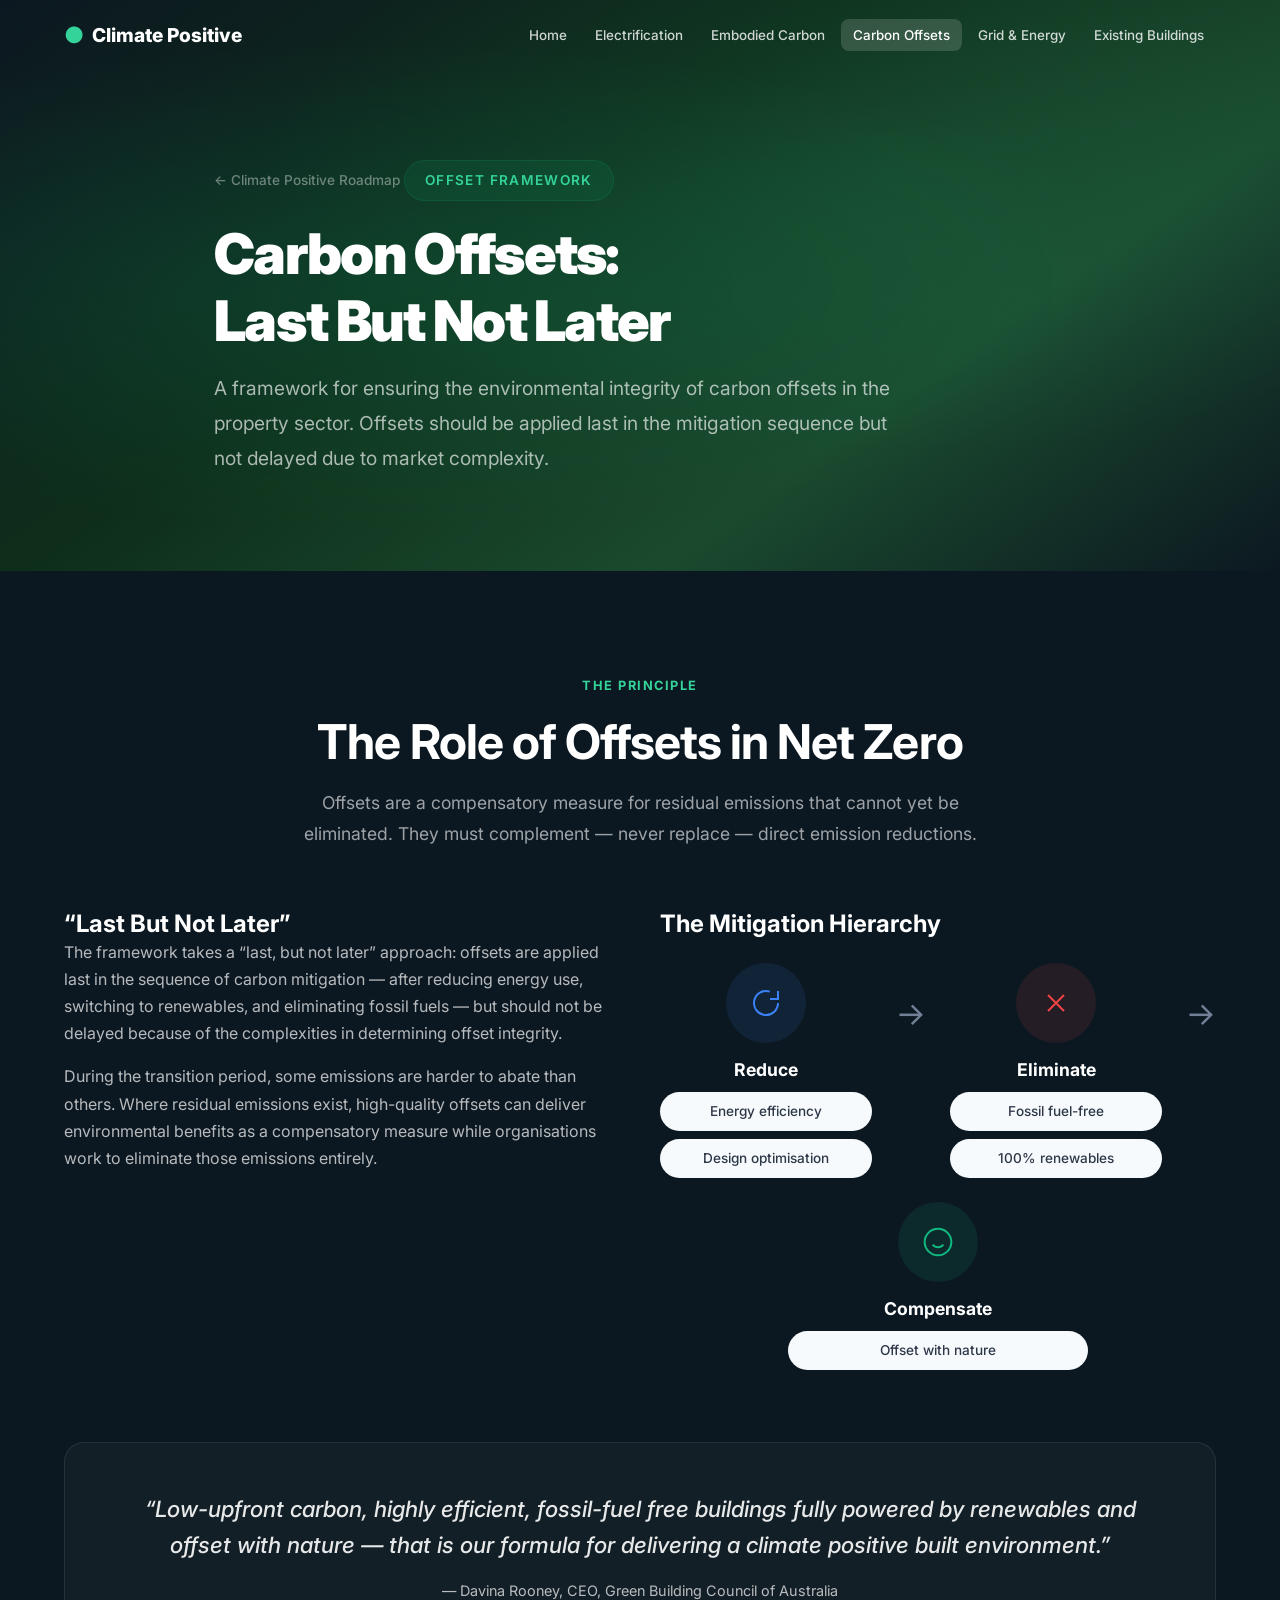
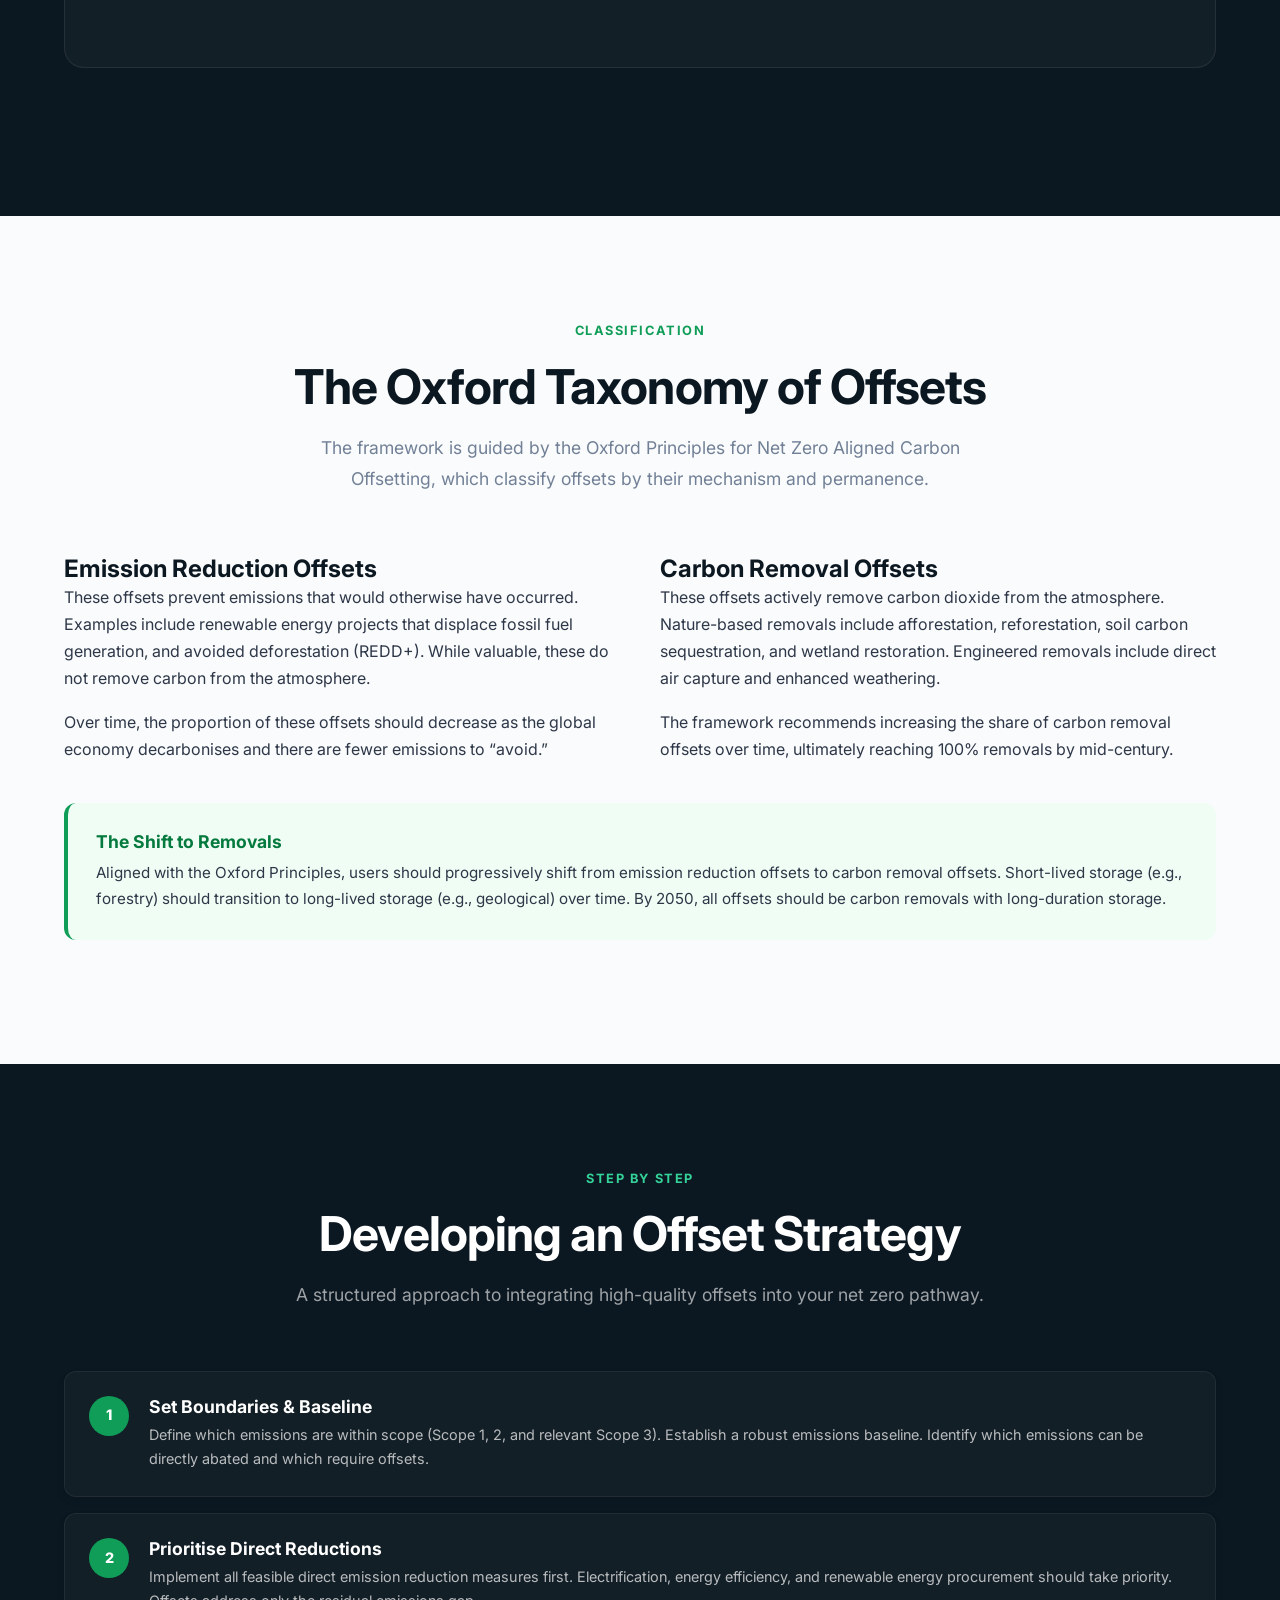
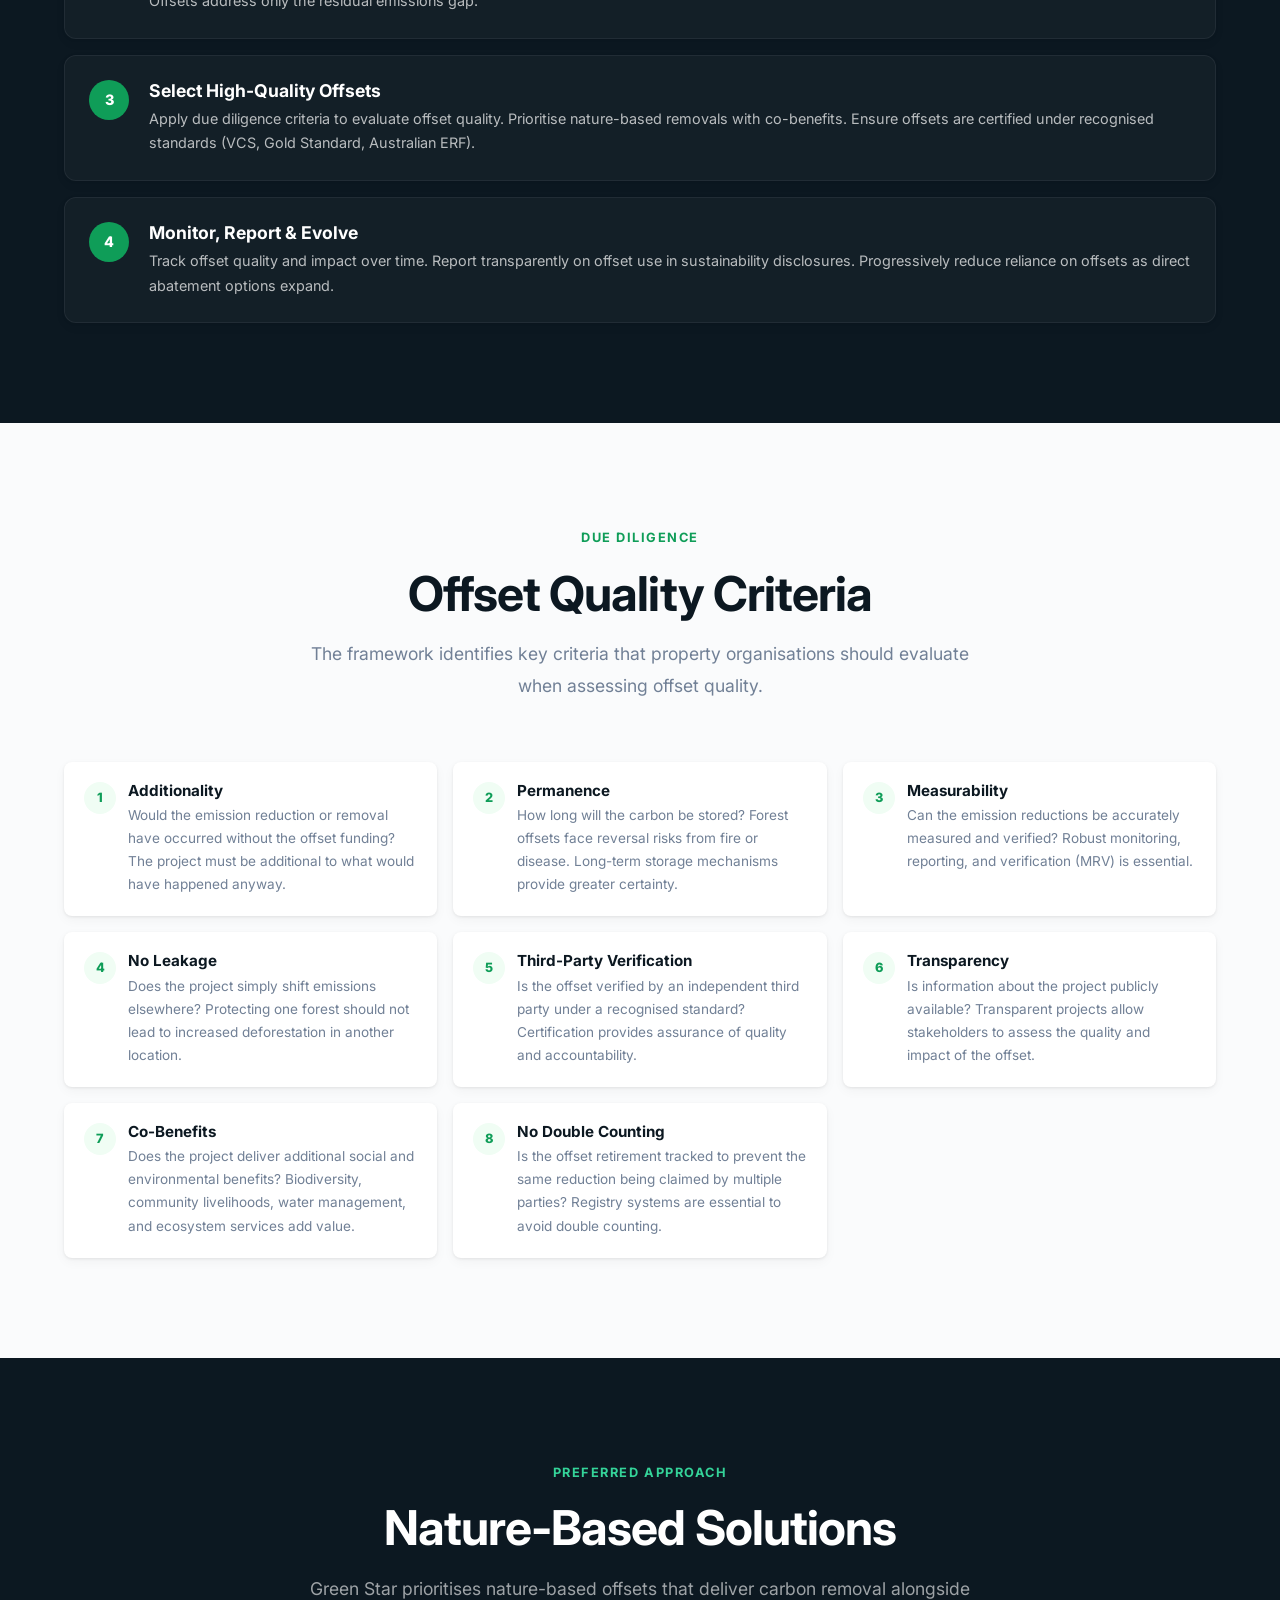
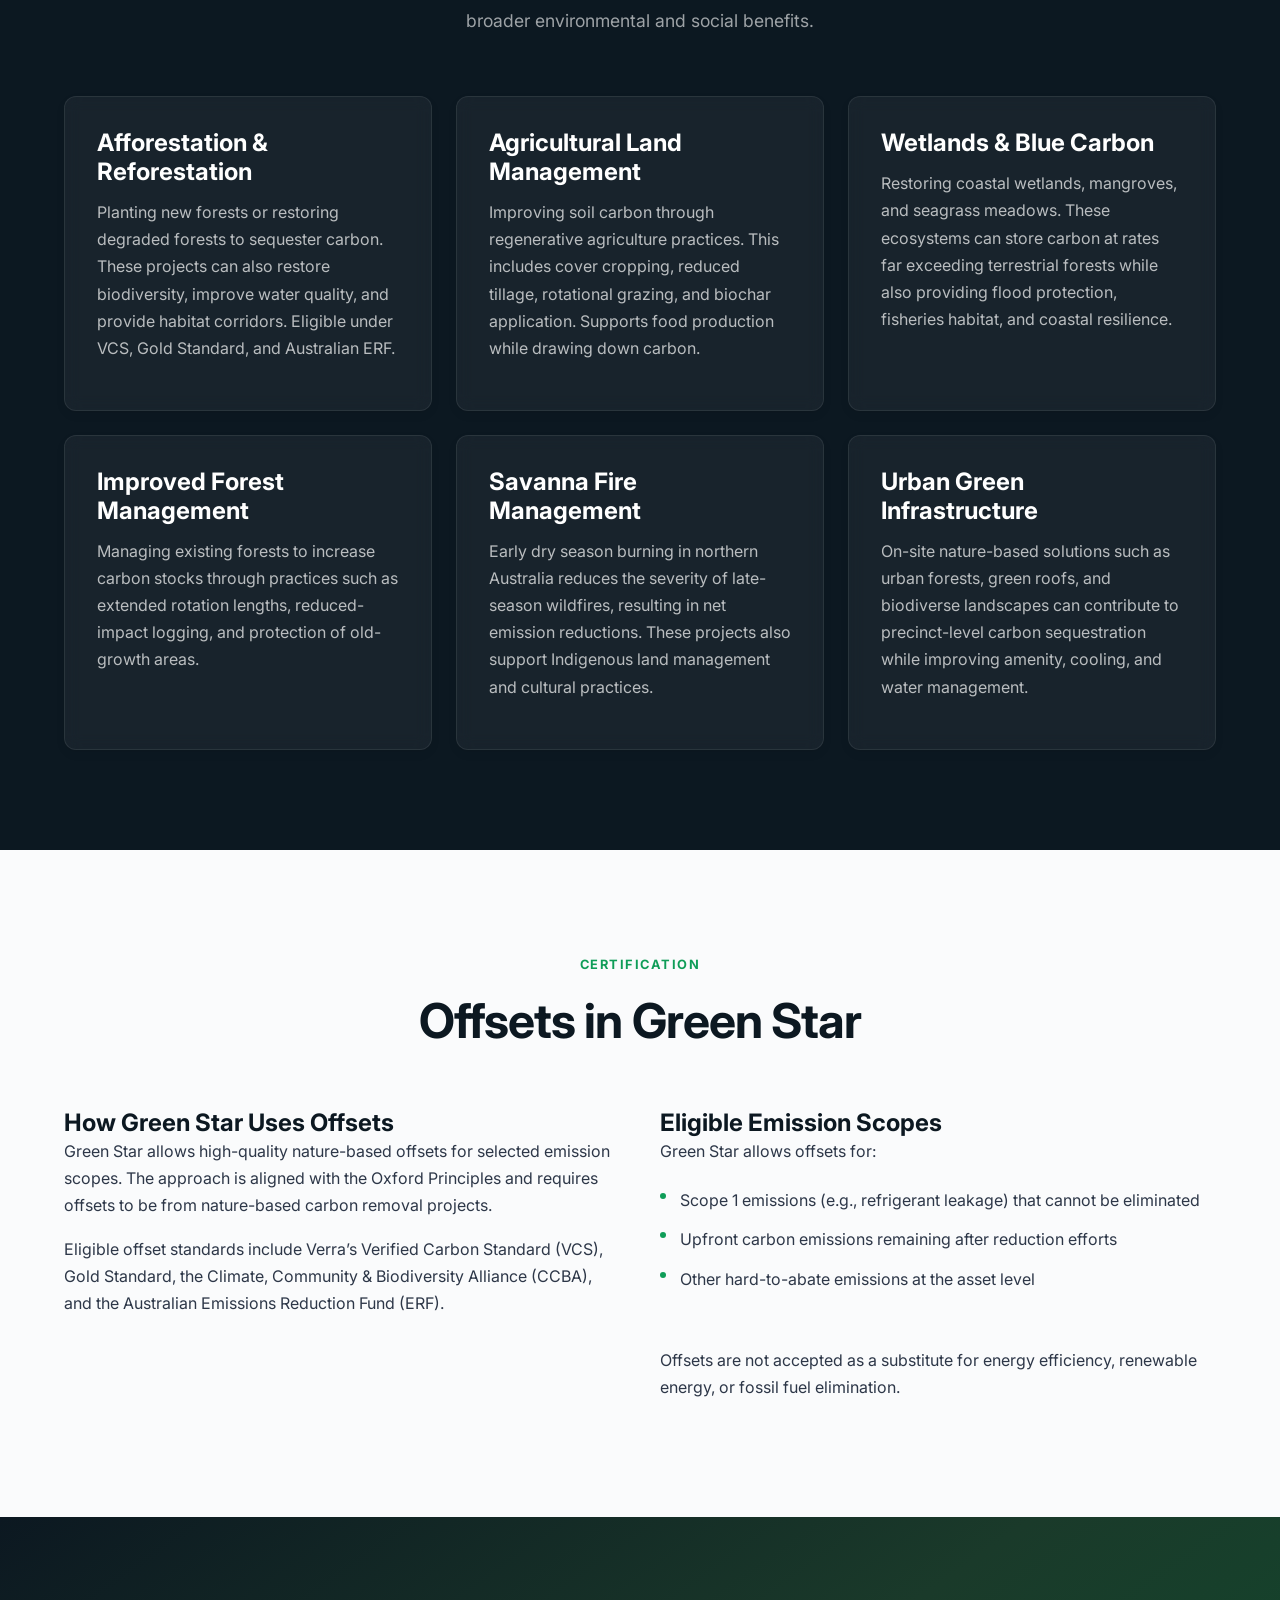
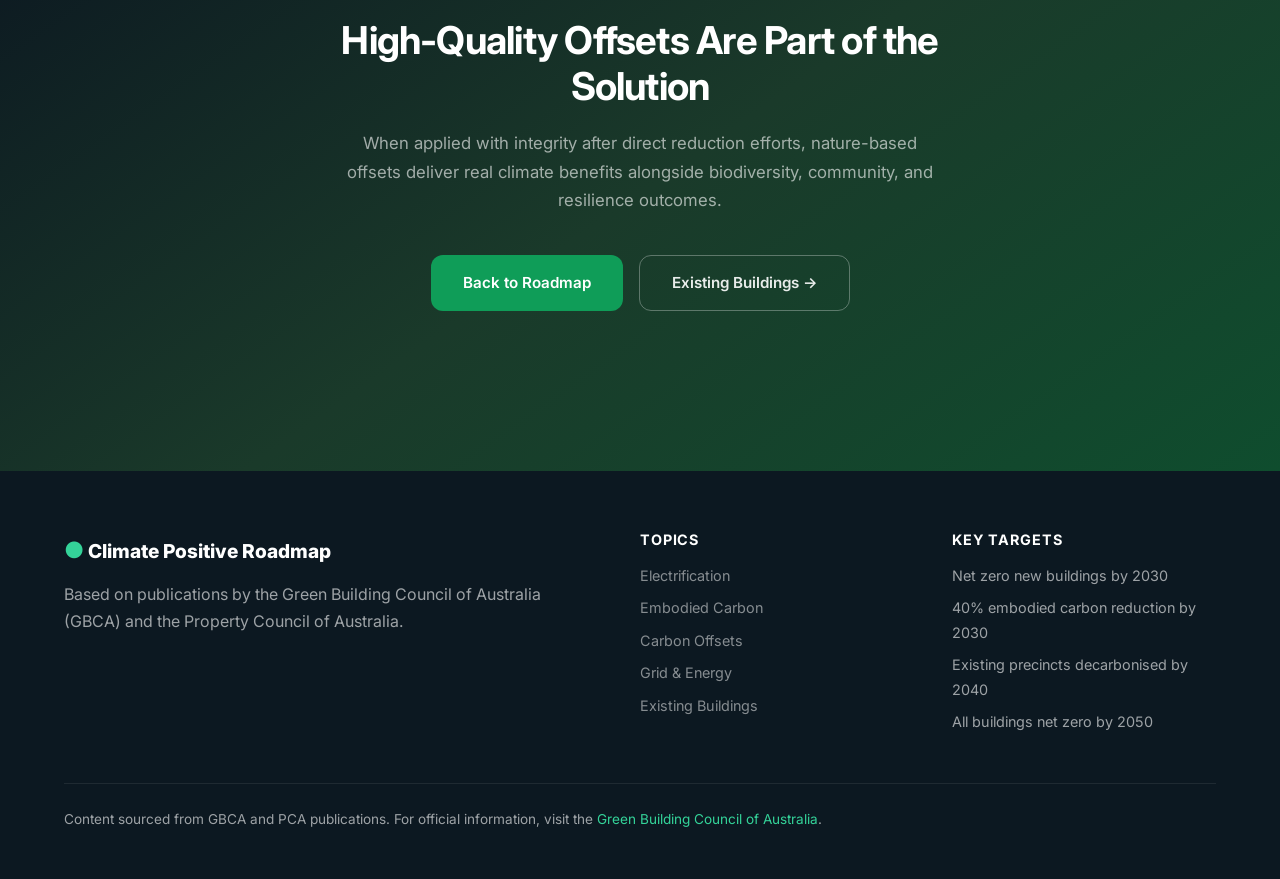
==== carbon-offsets.html @ 21bfa6af "Expand to multi-page website with 5 topic pages covering 8 new GBCA documents Added dedicated pages " ====
<!DOCTYPE html>
<html lang="en">
<head>
  <meta charset="UTF-8">
  <meta name="viewport" content="width=device-width, initial-scale=1.0">
  <title>Carbon Offsets | Climate Positive Roadmap</title>
  <meta name="description" content="A framework for carbon offset integrity in the property sector — 'last but not later' approach to high-quality, nature-based offsets.">
  <link rel="preconnect" href="https://fonts.googleapis.com">
  <link rel="preconnect" href="https://fonts.gstatic.com" crossorigin>
  <link href="https://fonts.googleapis.com/css2?family=Inter:wght@300;400;500;600;700;800;900&display=swap" rel="stylesheet">
  <link rel="stylesheet" href="styles.css">
</head>
<body>

  <!-- Navigation -->
  <nav class="nav" id="nav">
    <div class="nav-inner">
      <a href="index.html" class="nav-logo">
        <span class="logo-icon">&#9679;</span> Climate Positive
      </a>
      <button class="nav-toggle" id="nav-toggle" aria-label="Toggle menu">
        <span></span><span></span><span></span>
      </button>
      <ul class="nav-links" id="nav-links">
        <li><a href="index.html">Home</a></li>
        <li><a href="electrification.html">Electrification</a></li>
        <li><a href="embodied-carbon.html">Embodied Carbon</a></li>
        <li><a href="carbon-offsets.html">Carbon Offsets</a></li>
        <li><a href="grid-energy.html">Grid &amp; Energy</a></li>
        <li><a href="existing-buildings.html">Existing Buildings</a></li>
      </ul>
    </div>
  </nav>

  <!-- Page Hero -->
  <header class="page-hero">
    <div class="page-hero-bg offsets"></div>
    <div class="container page-hero-content">
      <a href="index.html" class="breadcrumb">&larr; Climate Positive Roadmap</a>
      <p class="hero-tag">Offset Framework</p>
      <h1 class="page-hero-title">Carbon Offsets:<br>Last But Not Later</h1>
      <p class="page-hero-subtitle">A framework for ensuring the environmental integrity of carbon offsets in the property sector. Offsets should be applied last in the mitigation sequence but not delayed due to market complexity.</p>
    </div>
  </header>

  <!-- Role of Offsets -->
  <section class="section section-dark" id="role">
    <div class="container">
      <div class="section-header">
        <p class="section-tag">The Principle</p>
        <h2 class="section-title">The Role of Offsets in Net Zero</h2>
        <p class="section-desc">Offsets are a compensatory measure for residual emissions that cannot yet be eliminated. They must complement &mdash; never replace &mdash; direct emission reductions.</p>
      </div>

      <div class="grid-2">
        <div class="content-block">
          <h3>&ldquo;Last But Not Later&rdquo;</h3>
          <p>The framework takes a &ldquo;last, but not later&rdquo; approach: offsets are applied last in the sequence of carbon mitigation &mdash; after reducing energy use, switching to renewables, and eliminating fossil fuels &mdash; but should not be delayed because of the complexities in determining offset integrity.</p>
          <p>During the transition period, some emissions are harder to abate than others. Where residual emissions exist, high-quality offsets can deliver environmental benefits as a compensatory measure while organisations work to eliminate those emissions entirely.</p>
        </div>
        <div class="content-block">
          <h3>The Mitigation Hierarchy</h3>
          <div class="pathway-visual" style="padding:24px 0;">
            <div class="pathway-step">
              <div class="pathway-icon reduce">
                <svg width="32" height="32" viewBox="0 0 24 24" fill="none" stroke="currentColor" stroke-width="1.5"><path d="M21 12a9 9 0 11-6.219-8.56"/><path d="M21 3v6h-6"/></svg>
              </div>
              <h4>Reduce</h4>
              <div class="pathway-items">
                <span>Energy efficiency</span>
                <span>Design optimisation</span>
              </div>
            </div>
            <div class="pathway-arrow">&rarr;</div>
            <div class="pathway-step">
              <div class="pathway-icon eliminate">
                <svg width="32" height="32" viewBox="0 0 24 24" fill="none" stroke="currentColor" stroke-width="1.5"><path d="M18 6L6 18M6 6l12 12"/></svg>
              </div>
              <h4>Eliminate</h4>
              <div class="pathway-items">
                <span>Fossil fuel-free</span>
                <span>100% renewables</span>
              </div>
            </div>
            <div class="pathway-arrow">&rarr;</div>
            <div class="pathway-step">
              <div class="pathway-icon compensate">
                <svg width="32" height="32" viewBox="0 0 24 24" fill="none" stroke="currentColor" stroke-width="1.5"><path d="M12 22c5.5 0 10-4.5 10-10S17.5 2 12 2 2 6.5 2 12s4.5 10 10 10z"/><path d="M8 14s1.5 2 4 2 4-2 4-2"/><path d="M9 9h.01M15 9h.01"/></svg>
              </div>
              <h4>Compensate</h4>
              <div class="pathway-items">
                <span>Offset with nature</span>
              </div>
            </div>
          </div>
        </div>
      </div>

      <div class="callout">
        <blockquote>
          &ldquo;Low-upfront carbon, highly efficient, fossil-fuel free buildings fully powered by renewables and offset with nature &mdash; that is our formula for delivering a climate positive built environment.&rdquo;
        </blockquote>
        <p class="callout-source">&mdash; Davina Rooney, CEO, Green Building Council of Australia</p>
      </div>
    </div>
  </section>

  <!-- Oxford Taxonomy -->
  <section class="section" id="taxonomy">
    <div class="container">
      <div class="section-header">
        <p class="section-tag">Classification</p>
        <h2 class="section-title">The Oxford Taxonomy of Offsets</h2>
        <p class="section-desc">The framework is guided by the Oxford Principles for Net Zero Aligned Carbon Offsetting, which classify offsets by their mechanism and permanence.</p>
      </div>

      <div class="grid-2">
        <div class="content-block">
          <h3>Emission Reduction Offsets</h3>
          <p>These offsets prevent emissions that would otherwise have occurred. Examples include renewable energy projects that displace fossil fuel generation, and avoided deforestation (REDD+). While valuable, these do not remove carbon from the atmosphere.</p>
          <p>Over time, the proportion of these offsets should decrease as the global economy decarbonises and there are fewer emissions to &ldquo;avoid.&rdquo;</p>
        </div>
        <div class="content-block">
          <h3>Carbon Removal Offsets</h3>
          <p>These offsets actively remove carbon dioxide from the atmosphere. Nature-based removals include afforestation, reforestation, soil carbon sequestration, and wetland restoration. Engineered removals include direct air capture and enhanced weathering.</p>
          <p>The framework recommends increasing the share of carbon removal offsets over time, ultimately reaching 100% removals by mid-century.</p>
        </div>
      </div>

      <div class="info-box">
        <h4>The Shift to Removals</h4>
        <p>Aligned with the Oxford Principles, users should progressively shift from emission reduction offsets to carbon removal offsets. Short-lived storage (e.g., forestry) should transition to long-lived storage (e.g., geological) over time. By 2050, all offsets should be carbon removals with long-duration storage.</p>
      </div>
    </div>
  </section>

  <!-- Developing a Strategy -->
  <section class="section section-dark" id="strategy">
    <div class="container">
      <div class="section-header">
        <p class="section-tag">Step by Step</p>
        <h2 class="section-title">Developing an Offset Strategy</h2>
        <p class="section-desc">A structured approach to integrating high-quality offsets into your net zero pathway.</p>
      </div>

      <div class="process-steps">
        <div class="process-step" style="background:rgba(255,255,255,0.03);border:1px solid rgba(255,255,255,0.06);">
          <div class="process-step-content">
            <h4 style="color:#fff;">Set Boundaries &amp; Baseline</h4>
            <p style="color:rgba(255,255,255,0.7);">Define which emissions are within scope (Scope 1, 2, and relevant Scope 3). Establish a robust emissions baseline. Identify which emissions can be directly abated and which require offsets.</p>
          </div>
        </div>
        <div class="process-step" style="background:rgba(255,255,255,0.03);border:1px solid rgba(255,255,255,0.06);">
          <div class="process-step-content">
            <h4 style="color:#fff;">Prioritise Direct Reductions</h4>
            <p style="color:rgba(255,255,255,0.7);">Implement all feasible direct emission reduction measures first. Electrification, energy efficiency, and renewable energy procurement should take priority. Offsets address only the residual emissions gap.</p>
          </div>
        </div>
        <div class="process-step" style="background:rgba(255,255,255,0.03);border:1px solid rgba(255,255,255,0.06);">
          <div class="process-step-content">
            <h4 style="color:#fff;">Select High-Quality Offsets</h4>
            <p style="color:rgba(255,255,255,0.7);">Apply due diligence criteria to evaluate offset quality. Prioritise nature-based removals with co-benefits. Ensure offsets are certified under recognised standards (VCS, Gold Standard, Australian ERF).</p>
          </div>
        </div>
        <div class="process-step" style="background:rgba(255,255,255,0.03);border:1px solid rgba(255,255,255,0.06);">
          <div class="process-step-content">
            <h4 style="color:#fff;">Monitor, Report &amp; Evolve</h4>
            <p style="color:rgba(255,255,255,0.7);">Track offset quality and impact over time. Report transparently on offset use in sustainability disclosures. Progressively reduce reliance on offsets as direct abatement options expand.</p>
          </div>
        </div>
      </div>
    </div>
  </section>

  <!-- Quality Criteria -->
  <section class="section" id="quality">
    <div class="container">
      <div class="section-header">
        <p class="section-tag">Due Diligence</p>
        <h2 class="section-title">Offset Quality Criteria</h2>
        <p class="section-desc">The framework identifies key criteria that property organisations should evaluate when assessing offset quality.</p>
      </div>

      <div class="criteria-grid">
        <div class="criteria-item">
          <span class="criteria-num">1</span>
          <div>
            <h4>Additionality</h4>
            <p>Would the emission reduction or removal have occurred without the offset funding? The project must be additional to what would have happened anyway.</p>
          </div>
        </div>
        <div class="criteria-item">
          <span class="criteria-num">2</span>
          <div>
            <h4>Permanence</h4>
            <p>How long will the carbon be stored? Forest offsets face reversal risks from fire or disease. Long-term storage mechanisms provide greater certainty.</p>
          </div>
        </div>
        <div class="criteria-item">
          <span class="criteria-num">3</span>
          <div>
            <h4>Measurability</h4>
            <p>Can the emission reductions be accurately measured and verified? Robust monitoring, reporting, and verification (MRV) is essential.</p>
          </div>
        </div>
        <div class="criteria-item">
          <span class="criteria-num">4</span>
          <div>
            <h4>No Leakage</h4>
            <p>Does the project simply shift emissions elsewhere? Protecting one forest should not lead to increased deforestation in another location.</p>
          </div>
        </div>
        <div class="criteria-item">
          <span class="criteria-num">5</span>
          <div>
            <h4>Third-Party Verification</h4>
            <p>Is the offset verified by an independent third party under a recognised standard? Certification provides assurance of quality and accountability.</p>
          </div>
        </div>
        <div class="criteria-item">
          <span class="criteria-num">6</span>
          <div>
            <h4>Transparency</h4>
            <p>Is information about the project publicly available? Transparent projects allow stakeholders to assess the quality and impact of the offset.</p>
          </div>
        </div>
        <div class="criteria-item">
          <span class="criteria-num">7</span>
          <div>
            <h4>Co-Benefits</h4>
            <p>Does the project deliver additional social and environmental benefits? Biodiversity, community livelihoods, water management, and ecosystem services add value.</p>
          </div>
        </div>
        <div class="criteria-item">
          <span class="criteria-num">8</span>
          <div>
            <h4>No Double Counting</h4>
            <p>Is the offset retirement tracked to prevent the same reduction being claimed by multiple parties? Registry systems are essential to avoid double counting.</p>
          </div>
        </div>
      </div>
    </div>
  </section>

  <!-- Nature-Based Solutions -->
  <section class="section section-dark" id="nature">
    <div class="container">
      <div class="section-header">
        <p class="section-tag">Preferred Approach</p>
        <h2 class="section-title">Nature-Based Solutions</h2>
        <p class="section-desc">Green Star prioritises nature-based offsets that deliver carbon removal alongside broader environmental and social benefits.</p>
      </div>

      <div class="grid-3">
        <div class="card card-glass">
          <h3>Afforestation &amp; Reforestation</h3>
          <p>Planting new forests or restoring degraded forests to sequester carbon. These projects can also restore biodiversity, improve water quality, and provide habitat corridors. Eligible under VCS, Gold Standard, and Australian ERF.</p>
        </div>
        <div class="card card-glass">
          <h3>Agricultural Land Management</h3>
          <p>Improving soil carbon through regenerative agriculture practices. This includes cover cropping, reduced tillage, rotational grazing, and biochar application. Supports food production while drawing down carbon.</p>
        </div>
        <div class="card card-glass">
          <h3>Wetlands &amp; Blue Carbon</h3>
          <p>Restoring coastal wetlands, mangroves, and seagrass meadows. These ecosystems can store carbon at rates far exceeding terrestrial forests while also providing flood protection, fisheries habitat, and coastal resilience.</p>
        </div>
        <div class="card card-glass">
          <h3>Improved Forest Management</h3>
          <p>Managing existing forests to increase carbon stocks through practices such as extended rotation lengths, reduced-impact logging, and protection of old-growth areas.</p>
        </div>
        <div class="card card-glass">
          <h3>Savanna Fire Management</h3>
          <p>Early dry season burning in northern Australia reduces the severity of late-season wildfires, resulting in net emission reductions. These projects also support Indigenous land management and cultural practices.</p>
        </div>
        <div class="card card-glass">
          <h3>Urban Green Infrastructure</h3>
          <p>On-site nature-based solutions such as urban forests, green roofs, and biodiverse landscapes can contribute to precinct-level carbon sequestration while improving amenity, cooling, and water management.</p>
        </div>
      </div>
    </div>
  </section>

  <!-- Green Star Integration -->
  <section class="section" id="greenstar">
    <div class="container">
      <div class="section-header">
        <p class="section-tag">Certification</p>
        <h2 class="section-title">Offsets in Green Star</h2>
      </div>

      <div class="grid-2">
        <div class="content-block">
          <h3>How Green Star Uses Offsets</h3>
          <p>Green Star allows high-quality nature-based offsets for selected emission scopes. The approach is aligned with the Oxford Principles and requires offsets to be from nature-based carbon removal projects.</p>
          <p>Eligible offset standards include Verra&rsquo;s Verified Carbon Standard (VCS), Gold Standard, the Climate, Community &amp; Biodiversity Alliance (CCBA), and the Australian Emissions Reduction Fund (ERF).</p>
        </div>
        <div class="content-block">
          <h3>Eligible Emission Scopes</h3>
          <p>Green Star allows offsets for:</p>
          <ul style="list-style:none;padding:0;">
            <li style="padding:6px 0;padding-left:20px;position:relative;"><span style="position:absolute;left:0;top:12px;width:6px;height:6px;background:var(--color-primary);border-radius:50%;"></span> Scope 1 emissions (e.g., refrigerant leakage) that cannot be eliminated</li>
            <li style="padding:6px 0;padding-left:20px;position:relative;"><span style="position:absolute;left:0;top:12px;width:6px;height:6px;background:var(--color-primary);border-radius:50%;"></span> Upfront carbon emissions remaining after reduction efforts</li>
            <li style="padding:6px 0;padding-left:20px;position:relative;"><span style="position:absolute;left:0;top:12px;width:6px;height:6px;background:var(--color-primary);border-radius:50%;"></span> Other hard-to-abate emissions at the asset level</li>
          </ul>
          <p class="mt-4">Offsets are not accepted as a substitute for energy efficiency, renewable energy, or fossil fuel elimination.</p>
        </div>
      </div>
    </div>
  </section>

  <!-- CTA -->
  <section class="section section-cta">
    <div class="container">
      <div class="cta-content">
        <h2>High-Quality Offsets Are Part of the Solution</h2>
        <p>When applied with integrity after direct reduction efforts, nature-based offsets deliver real climate benefits alongside biodiversity, community, and resilience outcomes.</p>
        <div class="hero-actions" style="justify-content:center;margin-top:24px;">
          <a href="index.html" class="btn btn-primary">Back to Roadmap</a>
          <a href="existing-buildings.html" class="btn btn-outline">Existing Buildings &rarr;</a>
        </div>
      </div>
    </div>
  </section>

  <!-- Footer -->
  <footer class="footer">
    <div class="container">
      <div class="footer-content">
        <div class="footer-info">
          <p class="footer-brand"><span class="logo-icon">&#9679;</span> Climate Positive Roadmap</p>
          <p>Based on publications by the Green Building Council of Australia (GBCA) and the Property Council of Australia.</p>
        </div>
        <div class="footer-links">
          <h4>Topics</h4>
          <ul>
            <li><a href="electrification.html">Electrification</a></li>
            <li><a href="embodied-carbon.html">Embodied Carbon</a></li>
            <li><a href="carbon-offsets.html">Carbon Offsets</a></li>
            <li><a href="grid-energy.html">Grid &amp; Energy</a></li>
            <li><a href="existing-buildings.html">Existing Buildings</a></li>
          </ul>
        </div>
        <div class="footer-links">
          <h4>Key Targets</h4>
          <ul>
            <li>Net zero new buildings by 2030</li>
            <li>40% embodied carbon reduction by 2030</li>
            <li>Existing precincts decarbonised by 2040</li>
            <li>All buildings net zero by 2050</li>
          </ul>
        </div>
      </div>
      <div class="footer-bottom">
        <p>Content sourced from GBCA and PCA publications. For official information, visit the <a href="https://new.gbca.org.au" target="_blank" rel="noopener noreferrer">Green Building Council of Australia</a>.</p>
      </div>
    </div>
  </footer>

  <script src="script.js"></script>
</body>
</html>
---- styles.css ----
/* =============================================
   Climate Positive Roadmap - Styles
   ============================================= */

/* --- Reset & Base --- */
*, *::before, *::after {
  margin: 0;
  padding: 0;
  box-sizing: border-box;
}

:root {
  --color-bg: #fafbfc;
  --color-surface: #ffffff;
  --color-dark: #0c1821;
  --color-dark-surface: #141e2b;
  --color-dark-surface-2: #1a2836;
  --color-text: #2d3748;
  --color-text-light: #718096;
  --color-text-dark: #e2e8f0;
  --color-primary: #0f9d58;
  --color-primary-light: #34d399;
  --color-primary-dark: #047a3e;
  --color-accent: #f0fdf4;
  --color-reduce: #3b82f6;
  --color-eliminate: #ef4444;
  --color-compensate: #10b981;
  --color-scope1: #ef4444;
  --color-scope2: #3b82f6;
  --color-scope3: #8b5cf6;
  --color-embodied: #f59e0b;
  --color-transport: #6366f1;
  --color-water: #06b6d4;
  --color-waste: #84cc16;
  --color-other: #9ca3af;
  --font-main: 'Inter', -apple-system, BlinkMacSystemFont, 'Segoe UI', sans-serif;
  --radius: 12px;
  --radius-sm: 8px;
  --radius-lg: 20px;
  --shadow: 0 1px 3px rgba(0,0,0,0.08), 0 4px 12px rgba(0,0,0,0.04);
  --shadow-lg: 0 4px 20px rgba(0,0,0,0.08), 0 8px 32px rgba(0,0,0,0.04);
  --transition: 0.3s cubic-bezier(0.4, 0, 0.2, 1);
}

html {
  scroll-behavior: smooth;
  font-size: 16px;
}

body {
  font-family: var(--font-main);
  background: var(--color-bg);
  color: var(--color-text);
  line-height: 1.7;
  -webkit-font-smoothing: antialiased;
  overflow-x: hidden;
}

img { max-width: 100%; display: block; }
a { color: var(--color-primary); text-decoration: none; }

.container {
  max-width: 1200px;
  margin: 0 auto;
  padding: 0 24px;
}

/* --- Typography --- */
h1, h2, h3, h4 { line-height: 1.2; font-weight: 700; color: var(--color-dark); }
h1 { font-size: clamp(2.5rem, 6vw, 4.5rem); font-weight: 900; letter-spacing: -0.03em; }
h2 { font-size: clamp(1.8rem, 4vw, 3rem); letter-spacing: -0.02em; }
h3 { font-size: clamp(1.2rem, 2vw, 1.5rem); }
h4 { font-size: 1.1rem; }
p { margin-bottom: 1rem; }
.lead { font-size: 1.15rem; color: var(--color-text); line-height: 1.8; }
.mt-4 { margin-top: 3rem; }

/* --- Navigation --- */
.nav {
  position: fixed;
  top: 0;
  left: 0;
  right: 0;
  z-index: 1000;
  padding: 16px 0;
  transition: var(--transition);
  background: transparent;
}

.nav.scrolled {
  background: rgba(255,255,255,0.92);
  backdrop-filter: blur(12px);
  -webkit-backdrop-filter: blur(12px);
  box-shadow: 0 1px 12px rgba(0,0,0,0.06);
  padding: 10px 0;
}

.nav-inner {
  max-width: 1200px;
  margin: 0 auto;
  padding: 0 24px;
  display: flex;
  align-items: center;
  justify-content: space-between;
}

.nav-logo {
  font-weight: 800;
  font-size: 1.2rem;
  color: #fff;
  display: flex;
  align-items: center;
  gap: 8px;
  transition: var(--transition);
}

.nav.scrolled .nav-logo { color: var(--color-dark); }

.logo-icon {
  color: var(--color-primary-light);
  font-size: 1.4rem;
}

.nav-links {
  display: flex;
  list-style: none;
  gap: 4px;
}

.nav-links a {
  color: rgba(255,255,255,0.8);
  font-size: 0.84rem;
  font-weight: 500;
  padding: 8px 12px;
  border-radius: var(--radius-sm);
  transition: var(--transition);
}

.nav-links a:hover {
  color: #fff;
  background: rgba(255,255,255,0.1);
}

.nav.scrolled .nav-links a { color: var(--color-text-light); }
.nav.scrolled .nav-links a:hover { color: var(--color-dark); background: var(--color-accent); }

.nav-toggle {
  display: none;
  flex-direction: column;
  gap: 5px;
  background: none;
  border: none;
  cursor: pointer;
  padding: 4px;
}

.nav-toggle span {
  width: 24px;
  height: 2px;
  background: #fff;
  transition: var(--transition);
  border-radius: 2px;
}

.nav.scrolled .nav-toggle span { background: var(--color-dark); }

/* --- Hero --- */
.hero {
  position: relative;
  min-height: 100vh;
  display: flex;
  align-items: center;
  justify-content: center;
  overflow: hidden;
  padding: 120px 0 80px;
}

.hero-bg {
  position: absolute;
  inset: 0;
  background: linear-gradient(145deg, #0c1821 0%, #1a3a2a 40%, #0f4d2e 70%, #0c1821 100%);
  z-index: 0;
}

.hero-bg::before {
  content: '';
  position: absolute;
  inset: 0;
  background:
    radial-gradient(ellipse at 20% 50%, rgba(15, 157, 88, 0.15) 0%, transparent 60%),
    radial-gradient(ellipse at 80% 30%, rgba(52, 211, 153, 0.1) 0%, transparent 50%);
}

.hero-bg::after {
  content: '';
  position: absolute;
  bottom: 0;
  left: 0;
  right: 0;
  height: 200px;
  background: linear-gradient(to top, rgba(12, 24, 33, 0.5), transparent);
}

.hero-content {
  position: relative;
  z-index: 1;
  text-align: center;
  max-width: 900px;
}

.hero-tag {
  display: inline-block;
  font-size: 0.85rem;
  font-weight: 600;
  letter-spacing: 0.1em;
  text-transform: uppercase;
  color: var(--color-primary-light);
  margin-bottom: 20px;
  padding: 8px 20px;
  background: rgba(15, 157, 88, 0.12);
  border-radius: 100px;
  border: 1px solid rgba(15, 157, 88, 0.2);
}

.hero-title {
  color: #ffffff;
  margin-bottom: 24px;
}

.hero-subtitle {
  font-size: clamp(1.05rem, 2vw, 1.25rem);
  color: rgba(255,255,255,0.7);
  max-width: 700px;
  margin: 0 auto 40px;
  line-height: 1.8;
}

.hero-actions {
  display: flex;
  gap: 16px;
  justify-content: center;
  flex-wrap: wrap;
  margin-bottom: 60px;
}

.btn {
  display: inline-flex;
  align-items: center;
  padding: 14px 32px;
  font-size: 0.95rem;
  font-weight: 600;
  border-radius: var(--radius);
  transition: var(--transition);
  cursor: pointer;
  border: none;
}

.btn-primary {
  background: var(--color-primary);
  color: #fff;
}

.btn-primary:hover {
  background: var(--color-primary-dark);
  transform: translateY(-2px);
  box-shadow: 0 8px 24px rgba(15, 157, 88, 0.3);
}

.btn-outline {
  background: transparent;
  color: rgba(255,255,255,0.9);
  border: 1.5px solid rgba(255,255,255,0.3);
}

.btn-outline:hover {
  background: rgba(255,255,255,0.08);
  border-color: rgba(255,255,255,0.5);
  color: #fff;
}

.hero-stats {
  display: flex;
  justify-content: center;
  gap: 60px;
}

.hero-stat {
  text-align: center;
}

.hero-stat-number {
  display: block;
  font-size: 2.5rem;
  font-weight: 900;
  color: var(--color-primary-light);
  letter-spacing: -0.02em;
}

.hero-stat-label {
  font-size: 0.85rem;
  color: rgba(255,255,255,0.5);
  font-weight: 500;
}

.hero-scroll {
  position: absolute;
  bottom: 32px;
  left: 50%;
  transform: translateX(-50%);
  z-index: 1;
}

.hero-scroll a {
  color: rgba(255,255,255,0.3);
  animation: bounce 2s infinite;
}

@keyframes bounce {
  0%, 20%, 50%, 80%, 100% { transform: translateY(0); }
  40% { transform: translateY(-8px); }
  60% { transform: translateY(-4px); }
}

/* --- Sections --- */
.section {
  padding: 100px 0;
}

.section-dark {
  background: var(--color-dark);
  color: var(--color-text-dark);
}

.section-dark h2, .section-dark h3, .section-dark h4 { color: #fff; }
.section-dark p { color: rgba(255,255,255,0.7); }

.section-accent {
  background: var(--color-accent);
}

.section-header {
  text-align: center;
  margin-bottom: 60px;
}

.section-tag {
  display: inline-block;
  font-size: 0.8rem;
  font-weight: 700;
  letter-spacing: 0.12em;
  text-transform: uppercase;
  color: var(--color-primary);
  margin-bottom: 16px;
}

.section-dark .section-tag { color: var(--color-primary-light); }

.section-title {
  margin-bottom: 16px;
}

.section-desc {
  font-size: 1.1rem;
  color: var(--color-text-light);
  max-width: 700px;
  margin: 0 auto;
  line-height: 1.8;
}

.section-dark .section-desc { color: rgba(255,255,255,0.6); }

/* --- Grids --- */
.grid-2 {
  display: grid;
  grid-template-columns: repeat(2, 1fr);
  gap: 40px;
  align-items: start;
}

.grid-3 {
  display: grid;
  grid-template-columns: repeat(3, 1fr);
  gap: 24px;
}

/* --- Cards --- */
.card {
  background: var(--color-surface);
  border-radius: var(--radius);
  padding: 32px;
  box-shadow: var(--shadow);
  transition: var(--transition);
}

.card:hover {
  box-shadow: var(--shadow-lg);
  transform: translateY(-2px);
}

.card-glass {
  background: rgba(255,255,255,0.05);
  border: 1px solid rgba(255,255,255,0.08);
  backdrop-filter: blur(8px);
}

.card-glass:hover {
  background: rgba(255,255,255,0.08);
  border-color: rgba(255,255,255,0.12);
}

.card-icon {
  width: 64px;
  height: 64px;
  border-radius: 16px;
  background: rgba(15, 157, 88, 0.1);
  display: flex;
  align-items: center;
  justify-content: center;
  margin-bottom: 20px;
  color: var(--color-primary-light);
}

.card-glass .card-icon {
  background: rgba(52, 211, 153, 0.1);
}

.card h3 { margin-bottom: 12px; }
.card-glass h3 { color: #fff; }

.card-title-accent {
  color: var(--color-primary) !important;
  font-size: 1.1rem;
  margin-bottom: 12px;
}

.card-action-text {
  font-size: 0.9rem;
  font-weight: 600;
  color: var(--color-primary);
  margin-bottom: 0;
  padding-top: 8px;
  border-top: 1px solid #f0f0f0;
}

/* --- Info Card / Publications --- */
.info-card {
  background: var(--color-surface);
  border-radius: var(--radius);
  padding: 32px;
  box-shadow: var(--shadow);
  border-left: 4px solid var(--color-primary);
}

.info-card h3 { margin-bottom: 24px; }

.publication-list {
  display: flex;
  flex-direction: column;
  gap: 20px;
}

.publication-item {
  display: flex;
  gap: 16px;
  align-items: flex-start;
}

.pub-number {
  font-size: 1.5rem;
  font-weight: 900;
  color: var(--color-primary);
  opacity: 0.3;
  flex-shrink: 0;
  line-height: 1;
  margin-top: 4px;
}

.publication-item strong { display: block; margin-bottom: 4px; }
.publication-item p { font-size: 0.9rem; color: var(--color-text-light); margin-bottom: 0; }

/* --- Callout --- */
.callout {
  background: rgba(255,255,255,0.03);
  border: 1px solid rgba(255,255,255,0.08);
  border-radius: var(--radius-lg);
  padding: 48px;
  margin: 48px 0;
  text-align: center;
}

.callout blockquote {
  font-size: clamp(1.1rem, 2.5vw, 1.4rem);
  color: rgba(255,255,255,0.9);
  font-weight: 500;
  line-height: 1.6;
  font-style: italic;
}

.callout-source {
  margin-top: 16px;
  font-size: 0.9rem;
  color: rgba(255,255,255,0.4);
}

/* --- Pathway Visual --- */
.pathway-visual {
  display: flex;
  align-items: flex-start;
  justify-content: center;
  gap: 24px;
  padding: 48px 0;
  flex-wrap: wrap;
}

.pathway-step {
  text-align: center;
  flex: 1;
  min-width: 200px;
  max-width: 300px;
}

.pathway-icon {
  width: 80px;
  height: 80px;
  border-radius: 50%;
  display: flex;
  align-items: center;
  justify-content: center;
  margin: 0 auto 16px;
}

.pathway-icon.reduce { background: rgba(59, 130, 246, 0.1); color: var(--color-reduce); }
.pathway-icon.eliminate { background: rgba(239, 68, 68, 0.1); color: var(--color-eliminate); }
.pathway-icon.compensate { background: rgba(16, 185, 129, 0.1); color: var(--color-compensate); }

.pathway-step h4 {
  font-size: 1.1rem;
  margin-bottom: 12px;
}

.pathway-items {
  display: flex;
  flex-direction: column;
  gap: 8px;
}

.pathway-items span {
  display: inline-block;
  background: #f7fafc;
  padding: 8px 16px;
  border-radius: 100px;
  font-size: 0.85rem;
  font-weight: 500;
  color: var(--color-text);
}

.pathway-arrow {
  font-size: 2rem;
  color: var(--color-text-light);
  margin-top: 24px;
  flex-shrink: 0;
}

/* --- 10 Actions Grid --- */
.actions-grid {
  display: grid;
  grid-template-columns: repeat(auto-fill, minmax(240px, 1fr));
  gap: 16px;
  margin-top: 24px;
}

.action-card {
  background: var(--color-surface);
  padding: 24px;
  border-radius: var(--radius);
  box-shadow: var(--shadow);
  display: flex;
  gap: 16px;
  align-items: flex-start;
  transition: var(--transition);
}

.action-card:hover {
  box-shadow: var(--shadow-lg);
  transform: translateY(-2px);
}

.action-num {
  font-size: 1.5rem;
  font-weight: 900;
  color: var(--color-primary);
  opacity: 0.3;
  flex-shrink: 0;
  line-height: 1;
}

.action-card p { margin-bottom: 0; font-size: 0.95rem; font-weight: 500; }

/* --- Emissions Chart --- */
.emissions-chart {
  max-width: 800px;
  margin: 0 auto;
}

.emission-bar-group {
  display: flex;
  flex-direction: column;
  gap: 12px;
}

.emission-bar {
  display: flex;
  align-items: center;
  gap: 16px;
  position: relative;
}

.emission-bar::before {
  content: attr(data-label);
  width: 180px;
  flex-shrink: 0;
  font-size: 0.9rem;
  font-weight: 500;
  text-align: right;
  color: var(--color-text);
}

.emission-bar::after {
  content: attr(data-value);
  font-size: 0.85rem;
  font-weight: 700;
  color: var(--color-text);
  flex-shrink: 0;
  width: 50px;
}

.emission-bar-fill {
  height: 32px;
  border-radius: 6px;
  width: var(--bar-width);
  transition: width 1s ease-out;
}

.emission-bar-fill.scope2 { background: var(--color-scope2); }
.emission-bar-fill.scope3 { background: var(--color-scope3); }
.emission-bar-fill.embodied { background: var(--color-embodied); }
.emission-bar-fill.scope1 { background: var(--color-scope1); }
.emission-bar-fill.transport { background: var(--color-transport); }
.emission-bar-fill.water { background: var(--color-water); }
.emission-bar-fill.waste { background: var(--color-waste); }
.emission-bar-fill.other { background: var(--color-other); }

.emission-legend {
  display: flex;
  flex-wrap: wrap;
  gap: 16px;
  margin-top: 24px;
  justify-content: center;
}

.legend-item {
  display: flex;
  align-items: center;
  gap: 6px;
  font-size: 0.8rem;
  font-weight: 500;
  color: var(--color-text-light);
}

.legend-dot {
  width: 12px;
  height: 12px;
  border-radius: 3px;
  flex-shrink: 0;
}

.legend-dot.scope2 { background: var(--color-scope2); }
.legend-dot.scope3 { background: var(--color-scope3); }
.legend-dot.embodied { background: var(--color-embodied); }
.legend-dot.scope1 { background: var(--color-scope1); }
.legend-dot.transport { background: var(--color-transport); }
.legend-dot.water { background: var(--color-water); }
.legend-dot.waste { background: var(--color-waste); }

/* --- Precinct Type Cards --- */
.precinct-type-card {
  text-align: center;
  padding: 40px 32px;
}

.precinct-type-icon {
  color: var(--color-primary);
  margin-bottom: 20px;
}

.precinct-type-card h4 { margin-bottom: 8px; }

/* --- Stakeholder Grid --- */
.stakeholder-grid {
  display: grid;
  grid-template-columns: repeat(3, 1fr);
  gap: 16px;
  margin-top: 24px;
}

.stakeholder-card {
  background: var(--color-surface);
  border-radius: var(--radius);
  padding: 24px;
  box-shadow: var(--shadow);
  border-top: 3px solid var(--color-primary);
}

.stakeholder-card h4 {
  font-size: 0.95rem;
  margin-bottom: 8px;
  color: var(--color-primary-dark);
}

.stakeholder-card p {
  font-size: 0.9rem;
  color: var(--color-text-light);
  margin-bottom: 0;
}

/* --- Tabs --- */
.tab-container {
  margin-top: 40px;
}

.tab-buttons {
  display: flex;
  gap: 8px;
  justify-content: center;
  margin-bottom: 40px;
  flex-wrap: wrap;
}

.tab-btn {
  padding: 12px 28px;
  border: 1px solid rgba(255,255,255,0.15);
  border-radius: 100px;
  background: transparent;
  color: rgba(255,255,255,0.6);
  font-size: 0.95rem;
  font-weight: 600;
  cursor: pointer;
  transition: var(--transition);
  font-family: var(--font-main);
}

.tab-btn:hover {
  border-color: rgba(255,255,255,0.3);
  color: rgba(255,255,255,0.9);
}

.tab-btn.active {
  background: var(--color-primary);
  border-color: var(--color-primary);
  color: #fff;
}

.tab-content {
  display: none;
}

.tab-content.active {
  display: block;
  animation: fadeIn 0.4s ease;
}

@keyframes fadeIn {
  from { opacity: 0; transform: translateY(10px); }
  to { opacity: 1; transform: translateY(0); }
}

/* --- Timeline --- */
.timeline {
  position: relative;
  max-width: 800px;
  margin: 0 auto;
  padding-left: 60px;
}

.timeline::before {
  content: '';
  position: absolute;
  left: 24px;
  top: 0;
  bottom: 0;
  width: 2px;
  background: rgba(255,255,255,0.1);
}

.timeline-item {
  position: relative;
  margin-bottom: 40px;
}

.timeline-item:last-child { margin-bottom: 0; }

.timeline-marker {
  position: absolute;
  left: -60px;
  width: 50px;
  text-align: center;
  font-weight: 800;
  font-size: 0.85rem;
  color: var(--color-primary-light);
  top: 4px;
}

.timeline-marker::after {
  content: '';
  position: absolute;
  right: -18px;
  top: 50%;
  transform: translateY(-50%);
  width: 10px;
  height: 10px;
  background: var(--color-primary);
  border-radius: 50%;
  border: 2px solid var(--color-dark);
}

.timeline-content {
  background: rgba(255,255,255,0.04);
  border: 1px solid rgba(255,255,255,0.06);
  border-radius: var(--radius);
  padding: 24px 28px;
}

.timeline-content h4 {
  margin-bottom: 12px;
  font-size: 1.1rem;
}

.timeline-content ul {
  list-style: none;
  padding: 0;
}

.timeline-content li {
  position: relative;
  padding-left: 20px;
  margin-bottom: 8px;
  font-size: 0.95rem;
  color: rgba(255,255,255,0.7);
}

.timeline-content li::before {
  content: '';
  position: absolute;
  left: 0;
  top: 10px;
  width: 6px;
  height: 6px;
  background: var(--color-primary-light);
  border-radius: 50%;
}

.timeline-content li:last-child { margin-bottom: 0; }

/* --- Principles --- */
.principles-grid {
  display: grid;
  grid-template-columns: repeat(3, 1fr);
  gap: 24px;
}

.principle-card {
  border-radius: var(--radius);
  overflow: hidden;
  box-shadow: var(--shadow);
  background: var(--color-surface);
}

.principle-header {
  padding: 20px 28px;
}

.reduce-card .principle-header { background: linear-gradient(135deg, #3b82f6, #2563eb); }
.eliminate-card .principle-header { background: linear-gradient(135deg, #ef4444, #dc2626); }
.compensate-card .principle-header { background: linear-gradient(135deg, #10b981, #059669); }

.principle-category {
  font-size: 0.8rem;
  font-weight: 700;
  letter-spacing: 0.12em;
  text-transform: uppercase;
  color: rgba(255,255,255,0.9);
}

.principle-body {
  padding: 28px;
}

.principle-item {
  margin-bottom: 20px;
}

.principle-item:last-child { margin-bottom: 0; }
.principle-item h4 { margin-bottom: 6px; font-size: 1rem; }
.principle-item p { font-size: 0.9rem; color: var(--color-text-light); margin-bottom: 0; }

/* --- Five Actions --- */
.five-actions {
  display: flex;
  flex-direction: column;
  gap: 24px;
}

.five-action-card {
  display: flex;
  gap: 32px;
  background: rgba(255,255,255,0.03);
  border: 1px solid rgba(255,255,255,0.06);
  border-radius: var(--radius-lg);
  padding: 40px;
  transition: var(--transition);
}

.five-action-card:hover {
  background: rgba(255,255,255,0.05);
  border-color: rgba(255,255,255,0.1);
}

.five-action-number {
  font-size: 3rem;
  font-weight: 900;
  color: var(--color-primary);
  opacity: 0.3;
  flex-shrink: 0;
  line-height: 1;
}

.five-action-content h3 {
  margin-bottom: 12px;
  font-size: 1.3rem;
}

.five-action-content p {
  color: rgba(255,255,255,0.6);
  margin-bottom: 16px;
}

.five-action-content ul {
  list-style: none;
  padding: 0;
  display: grid;
  grid-template-columns: repeat(2, 1fr);
  gap: 8px;
}

.five-action-content li {
  position: relative;
  padding-left: 20px;
  font-size: 0.9rem;
  color: rgba(255,255,255,0.7);
}

.five-action-content li::before {
  content: '';
  position: absolute;
  left: 0;
  top: 8px;
  width: 6px;
  height: 6px;
  background: var(--color-primary-light);
  border-radius: 50%;
}

/* --- Benefits --- */
.benefits-grid {
  display: grid;
  grid-template-columns: repeat(2, 1fr);
  gap: 32px;
}

.benefit-category {
  background: var(--color-surface);
  border-radius: var(--radius);
  padding: 32px;
  box-shadow: var(--shadow);
}

.benefit-icon {
  width: 56px;
  height: 56px;
  border-radius: 14px;
  display: flex;
  align-items: center;
  justify-content: center;
  margin-bottom: 20px;
}

.climate-icon { background: rgba(59, 130, 246, 0.1); color: var(--color-reduce); }
.health-icon { background: rgba(239, 68, 68, 0.1); color: var(--color-eliminate); }
.value-icon { background: rgba(245, 158, 11, 0.1); color: var(--color-embodied); }
.community-icon { background: rgba(16, 185, 129, 0.1); color: var(--color-compensate); }

.benefit-category h3 { margin-bottom: 16px; }

.benefit-items {
  display: flex;
  flex-wrap: wrap;
  gap: 8px;
}

.benefit-items span {
  display: inline-block;
  background: #f7fafc;
  padding: 6px 14px;
  border-radius: 100px;
  font-size: 0.85rem;
  font-weight: 500;
  color: var(--color-text);
}

/* --- Definitions --- */
.definition-card {
  background: var(--color-surface);
  border-radius: var(--radius);
  padding: 32px;
  box-shadow: var(--shadow);
  border-top: 3px solid var(--color-primary);
}

.definition-card h3 {
  margin-bottom: 12px;
  color: var(--color-primary-dark);
}

.definition-card p {
  font-size: 0.95rem;
  margin-bottom: 0;
}

/* --- State Grid --- */
.state-grid {
  display: grid;
  grid-template-columns: repeat(4, 1fr);
  gap: 16px;
}

.state-card {
  background: var(--color-surface);
  border-radius: var(--radius);
  padding: 24px;
  box-shadow: var(--shadow);
  text-align: center;
  transition: var(--transition);
}

.state-card:hover {
  box-shadow: var(--shadow-lg);
  transform: translateY(-2px);
}

.state-card h4 {
  font-size: 1.3rem;
  color: var(--color-primary);
  margin-bottom: 8px;
}

.state-target {
  font-size: 0.9rem;
  margin-bottom: 4px;
}

.state-renewables {
  font-size: 0.8rem;
  color: var(--color-primary);
  font-weight: 600;
}

/* --- Documents --- */
.document-card {
  display: flex;
  flex-direction: column;
  background: var(--color-surface);
  border-radius: var(--radius);
  padding: 32px;
  box-shadow: var(--shadow);
  transition: var(--transition);
  color: var(--color-text);
  border: 1px solid transparent;
}

.document-card:hover {
  box-shadow: var(--shadow-lg);
  transform: translateY(-4px);
  border-color: var(--color-primary);
}

.doc-icon {
  color: var(--color-primary);
  margin-bottom: 20px;
}

.document-card h3 {
  font-size: 1.1rem;
  margin-bottom: 12px;
}

.document-card p {
  font-size: 0.9rem;
  color: var(--color-text-light);
  flex: 1;
}

.doc-link {
  font-size: 0.9rem;
  font-weight: 600;
  color: var(--color-primary);
  margin-top: 12px;
}

/* --- CTA Section --- */
.section-cta {
  background: linear-gradient(145deg, #0c1821, #1a3a2a, #0f4d2e);
  color: #fff;
  text-align: center;
}

.cta-content h2 {
  color: #fff;
  max-width: 700px;
  margin: 0 auto 20px;
  font-size: clamp(1.6rem, 3vw, 2.4rem);
}

.cta-content > p {
  color: rgba(255,255,255,0.6);
  max-width: 600px;
  margin: 0 auto 40px;
  font-size: 1.05rem;
}

.cta-action-list {
  display: flex;
  flex-direction: column;
  gap: 12px;
  max-width: 500px;
  margin: 0 auto;
  text-align: left;
}

.cta-action-item {
  display: flex;
  align-items: center;
  gap: 12px;
  padding: 14px 20px;
  background: rgba(255,255,255,0.05);
  border: 1px solid rgba(255,255,255,0.08);
  border-radius: var(--radius-sm);
  font-size: 0.95rem;
  color: rgba(255,255,255,0.8);
}

.cta-action-item::before {
  content: '';
  width: 8px;
  height: 8px;
  background: var(--color-primary-light);
  border-radius: 50%;
  flex-shrink: 0;
}

/* --- Footer --- */
.footer {
  background: var(--color-dark);
  color: rgba(255,255,255,0.6);
  padding: 60px 0 32px;
}

.footer-content {
  display: grid;
  grid-template-columns: 2fr 1fr 1fr;
  gap: 48px;
  margin-bottom: 40px;
}

.footer-brand {
  font-weight: 800;
  font-size: 1.2rem;
  color: #fff;
  margin-bottom: 12px;
}

.footer-links h4 {
  color: #fff;
  font-size: 0.9rem;
  margin-bottom: 16px;
  text-transform: uppercase;
  letter-spacing: 0.06em;
}

.footer-links ul {
  list-style: none;
}

.footer-links li {
  margin-bottom: 8px;
  font-size: 0.9rem;
}

.footer-links a {
  color: rgba(255,255,255,0.5);
  transition: var(--transition);
}

.footer-links a:hover { color: var(--color-primary-light); }

.footer-bottom {
  border-top: 1px solid rgba(255,255,255,0.08);
  padding-top: 24px;
  font-size: 0.85rem;
}

.footer-bottom a { color: var(--color-primary-light); }

/* =============================================
   Animations (scroll-triggered via JS)
   ============================================= */
.fade-in {
  opacity: 0;
  transform: translateY(24px);
  transition: opacity 0.6s ease, transform 0.6s ease;
}

.fade-in.visible {
  opacity: 1;
  transform: translateY(0);
}

/* =============================================
   Responsive
   ============================================= */
@media (max-width: 1024px) {
  .grid-3 { grid-template-columns: repeat(2, 1fr); }
  .principles-grid { grid-template-columns: 1fr; }
  .state-grid { grid-template-columns: repeat(2, 1fr); }
  .stakeholder-grid { grid-template-columns: repeat(2, 1fr); }
  .five-action-content ul { grid-template-columns: 1fr; }
}

@media (max-width: 768px) {
  .nav-links {
    display: none;
    position: absolute;
    top: 100%;
    left: 0;
    right: 0;
    background: rgba(255,255,255,0.98);
    backdrop-filter: blur(12px);
    flex-direction: column;
    padding: 16px 24px;
    box-shadow: var(--shadow-lg);
  }

  .nav-links.open { display: flex; }
  .nav-links a { color: var(--color-text) !important; padding: 12px 16px; }
  .nav-links a:hover { background: var(--color-accent) !important; }
  .nav-toggle { display: flex; }

  .grid-2, .grid-3 { grid-template-columns: 1fr; }
  .benefits-grid { grid-template-columns: 1fr; }
  .state-grid { grid-template-columns: repeat(2, 1fr); }
  .footer-content { grid-template-columns: 1fr; gap: 32px; }

  .hero-stats { flex-direction: column; gap: 24px; }

  .pathway-visual { flex-direction: column; align-items: center; }
  .pathway-arrow { transform: rotate(90deg); }

  .five-action-card {
    flex-direction: column;
    gap: 16px;
    padding: 28px;
  }

  .callout { padding: 32px 24px; }

  .emission-bar::before { width: 100px; font-size: 0.8rem; }

  .timeline { padding-left: 40px; }
  .timeline-marker { left: -40px; font-size: 0.75rem; width: 36px; }
  .timeline-content { padding: 20px; }
}

@media (max-width: 480px) {
  .section { padding: 64px 0; }
  .state-grid { grid-template-columns: 1fr; }
  .stakeholder-grid { grid-template-columns: 1fr; }
  .actions-grid { grid-template-columns: 1fr; }
  .hero { padding: 100px 0 60px; }
  .hero-actions { flex-direction: column; align-items: center; }
  .page-hero { padding: 120px 0 48px; }
}

/* =============================================
   Multi-Page Styles
   ============================================= */

/* --- Active Nav Link --- */
.nav-links a.active {
  color: #fff;
  background: rgba(255,255,255,0.15);
}
.nav.scrolled .nav-links a.active {
  color: var(--color-primary) !important;
  background: var(--color-accent);
  font-weight: 600;
}

/* --- Page Hero (Sub-pages) --- */
.page-hero {
  position: relative;
  padding: 160px 0 80px;
  overflow: hidden;
}
.page-hero-bg {
  position: absolute;
  inset: 0;
  z-index: 0;
}
.page-hero-bg.electrification {
  background: linear-gradient(145deg, #0c1821 0%, #1a2a4a 40%, #1e3a5e 70%, #0c1821 100%);
}
.page-hero-bg.electrification::before {
  content: '';
  position: absolute;
  inset: 0;
  background: radial-gradient(ellipse at 30% 50%, rgba(59,130,246,0.15) 0%, transparent 60%),
              radial-gradient(ellipse at 70% 30%, rgba(245,158,11,0.1) 0%, transparent 50%);
}
.page-hero-bg.embodied {
  background: linear-gradient(145deg, #0c1821 0%, #2d1f0e 40%, #4a3520 70%, #0c1821 100%);
}
.page-hero-bg.embodied::before {
  content: '';
  position: absolute;
  inset: 0;
  background: radial-gradient(ellipse at 30% 50%, rgba(245,158,11,0.15) 0%, transparent 60%),
              radial-gradient(ellipse at 70% 30%, rgba(234,88,12,0.1) 0%, transparent 50%);
}
.page-hero-bg.offsets {
  background: linear-gradient(145deg, #0c1821 0%, #0e2e1a 40%, #1a4a2e 70%, #0c1821 100%);
}
.page-hero-bg.offsets::before {
  content: '';
  position: absolute;
  inset: 0;
  background: radial-gradient(ellipse at 30% 50%, rgba(16,185,129,0.15) 0%, transparent 60%),
              radial-gradient(ellipse at 70% 30%, rgba(52,211,153,0.1) 0%, transparent 50%);
}
.page-hero-bg.grid-energy {
  background: linear-gradient(145deg, #0c1821 0%, #1a1a3a 40%, #2a2060 70%, #0c1821 100%);
}
.page-hero-bg.grid-energy::before {
  content: '';
  position: absolute;
  inset: 0;
  background: radial-gradient(ellipse at 30% 50%, rgba(99,102,241,0.15) 0%, transparent 60%),
              radial-gradient(ellipse at 70% 30%, rgba(139,92,246,0.1) 0%, transparent 50%);
}
.page-hero-bg.existing {
  background: linear-gradient(145deg, #0c1821 0%, #2a1a1a 40%, #4a2020 70%, #0c1821 100%);
}
.page-hero-bg.existing::before {
  content: '';
  position: absolute;
  inset: 0;
  background: radial-gradient(ellipse at 30% 50%, rgba(239,68,68,0.12) 0%, transparent 60%),
              radial-gradient(ellipse at 70% 30%, rgba(245,158,11,0.1) 0%, transparent 50%);
}
.page-hero-content {
  position: relative;
  z-index: 1;
  max-width: 900px;
}
.page-hero-title {
  color: #ffffff;
  font-size: clamp(2rem, 5vw, 3.5rem);
  margin-bottom: 16px;
}
.page-hero-subtitle {
  font-size: clamp(1rem, 2vw, 1.2rem);
  color: rgba(255,255,255,0.65);
  max-width: 700px;
  line-height: 1.8;
}
.breadcrumb {
  display: inline-flex;
  align-items: center;
  gap: 6px;
  font-size: 0.85rem;
  font-weight: 500;
  color: rgba(255,255,255,0.4);
  margin-bottom: 20px;
  transition: var(--transition);
}
.breadcrumb:hover { color: rgba(255,255,255,0.7); }

/* --- Topic Grid (Landing Page) --- */
.topic-grid {
  display: grid;
  grid-template-columns: repeat(3, 1fr);
  gap: 24px;
}

.topic-card {
  display: flex;
  flex-direction: column;
  background: var(--color-surface);
  border-radius: var(--radius);
  padding: 32px;
  box-shadow: var(--shadow);
  transition: var(--transition);
  color: var(--color-text);
  border: 1px solid transparent;
  text-decoration: none;
}
.topic-card:hover {
  box-shadow: var(--shadow-lg);
  transform: translateY(-4px);
  border-color: var(--color-primary);
}
.topic-card-icon {
  width: 56px;
  height: 56px;
  border-radius: 14px;
  display: flex;
  align-items: center;
  justify-content: center;
  margin-bottom: 20px;
  flex-shrink: 0;
}
.topic-card-icon.electric { background: rgba(59,130,246,0.1); color: #3b82f6; }
.topic-card-icon.embodied { background: rgba(245,158,11,0.1); color: #f59e0b; }
.topic-card-icon.offsets { background: rgba(16,185,129,0.1); color: #10b981; }
.topic-card-icon.grid { background: rgba(99,102,241,0.1); color: #6366f1; }
.topic-card-icon.existing { background: rgba(239,68,68,0.1); color: #ef4444; }
.topic-card h3 { font-size: 1.15rem; margin-bottom: 8px; }
.topic-card p { font-size: 0.9rem; color: var(--color-text-light); margin-bottom: 0; flex: 1; }
.topic-card .topic-link {
  display: inline-flex;
  align-items: center;
  gap: 6px;
  font-size: 0.9rem;
  font-weight: 600;
  color: var(--color-primary);
  margin-top: 16px;
}

/* --- Stat Highlights --- */
.stat-row {
  display: grid;
  grid-template-columns: repeat(auto-fit, minmax(200px, 1fr));
  gap: 24px;
  margin: 40px 0;
}
.stat-box {
  background: rgba(255,255,255,0.04);
  border: 1px solid rgba(255,255,255,0.08);
  border-radius: var(--radius);
  padding: 28px;
  text-align: center;
}
.stat-box-number {
  display: block;
  font-size: 2.5rem;
  font-weight: 900;
  color: var(--color-primary-light);
  letter-spacing: -0.02em;
  line-height: 1.1;
  margin-bottom: 8px;
}
.stat-box-label {
  font-size: 0.9rem;
  color: rgba(255,255,255,0.6);
}
.stat-row-light .stat-box {
  background: var(--color-surface);
  border: 1px solid #e5e7eb;
  box-shadow: var(--shadow);
}
.stat-row-light .stat-box-number { color: var(--color-primary); }
.stat-row-light .stat-box-label { color: var(--color-text-light); }

/* --- Case Study Cards --- */
.case-study-grid {
  display: grid;
  grid-template-columns: repeat(auto-fill, minmax(320px, 1fr));
  gap: 24px;
}
.case-study-card {
  background: var(--color-surface);
  border-radius: var(--radius);
  padding: 28px;
  box-shadow: var(--shadow);
  border-left: 4px solid var(--color-primary);
  transition: var(--transition);
}
.case-study-card:hover {
  box-shadow: var(--shadow-lg);
  transform: translateY(-2px);
}
.case-study-card h4 { margin-bottom: 8px; color: var(--color-primary-dark); }
.case-study-card .cs-meta {
  font-size: 0.8rem;
  font-weight: 600;
  text-transform: uppercase;
  letter-spacing: 0.06em;
  color: var(--color-primary);
  margin-bottom: 12px;
}
.case-study-card p { font-size: 0.9rem; color: var(--color-text-light); margin-bottom: 0; }

/* --- Tech Comparison --- */
.tech-compare {
  display: grid;
  grid-template-columns: repeat(2, 1fr);
  gap: 24px;
}
.tech-card {
  background: var(--color-surface);
  border-radius: var(--radius);
  padding: 28px;
  box-shadow: var(--shadow);
  transition: var(--transition);
}
.tech-card:hover {
  box-shadow: var(--shadow-lg);
  transform: translateY(-2px);
}
.tech-card h4 { margin-bottom: 12px; }
.tech-card p { font-size: 0.9rem; color: var(--color-text-light); }
.tech-card .tech-badge {
  display: inline-block;
  font-size: 0.75rem;
  font-weight: 700;
  text-transform: uppercase;
  letter-spacing: 0.08em;
  padding: 4px 12px;
  border-radius: 100px;
  margin-bottom: 16px;
}
.tech-badge.recommended { background: rgba(15,157,88,0.1); color: var(--color-primary); }
.tech-badge.traditional { background: rgba(239,68,68,0.1); color: #ef4444; }

/* --- Process / Steps --- */
.process-steps {
  display: flex;
  flex-direction: column;
  gap: 16px;
  counter-reset: step;
}
.process-step {
  display: flex;
  gap: 20px;
  align-items: flex-start;
  background: var(--color-surface);
  border-radius: var(--radius);
  padding: 24px;
  box-shadow: var(--shadow);
  counter-increment: step;
}
.process-step::before {
  content: counter(step);
  display: flex;
  align-items: center;
  justify-content: center;
  width: 40px;
  height: 40px;
  border-radius: 50%;
  background: var(--color-primary);
  color: #fff;
  font-weight: 800;
  font-size: 0.9rem;
  flex-shrink: 0;
}
.process-step-content h4 { margin-bottom: 6px; }
.process-step-content p { font-size: 0.9rem; color: var(--color-text-light); margin-bottom: 0; }

/* --- Criteria List --- */
.criteria-grid {
  display: grid;
  grid-template-columns: repeat(auto-fill, minmax(280px, 1fr));
  gap: 16px;
}
.criteria-item {
  display: flex;
  gap: 12px;
  align-items: flex-start;
  background: var(--color-surface);
  border-radius: var(--radius-sm);
  padding: 20px;
  box-shadow: var(--shadow);
}
.criteria-num {
  display: flex;
  align-items: center;
  justify-content: center;
  width: 32px;
  height: 32px;
  border-radius: 50%;
  background: var(--color-accent);
  color: var(--color-primary);
  font-weight: 800;
  font-size: 0.8rem;
  flex-shrink: 0;
}
.criteria-item h4 { font-size: 0.95rem; margin-bottom: 4px; }
.criteria-item p { font-size: 0.85rem; color: var(--color-text-light); margin-bottom: 0; }

/* --- Info Boxes --- */
.info-box {
  background: var(--color-accent);
  border-radius: var(--radius);
  padding: 28px;
  border-left: 4px solid var(--color-primary);
  margin: 24px 0;
}
.info-box h4 { margin-bottom: 8px; color: var(--color-primary-dark); }
.info-box p { font-size: 0.95rem; margin-bottom: 0; }

/* --- Dark stat boxes for light sections --- */
.section .stat-row { margin: 40px 0; }

/* --- Document grid expanded --- */
.grid-4 {
  display: grid;
  grid-template-columns: repeat(4, 1fr);
  gap: 20px;
}
.document-card-sm {
  display: flex;
  flex-direction: column;
  background: var(--color-surface);
  border-radius: var(--radius);
  padding: 24px;
  box-shadow: var(--shadow);
  transition: var(--transition);
  color: var(--color-text);
  border: 1px solid transparent;
}
.document-card-sm:hover {
  box-shadow: var(--shadow-lg);
  transform: translateY(-3px);
  border-color: var(--color-primary);
}
.document-card-sm h4 { font-size: 0.95rem; margin-bottom: 8px; }
.document-card-sm p { font-size: 0.82rem; color: var(--color-text-light); flex: 1; margin-bottom: 8px; }
.document-card-sm .doc-link { font-size: 0.82rem; font-weight: 600; color: var(--color-primary); }

/* --- Responsive additions --- */
@media (max-width: 1024px) {
  .topic-grid { grid-template-columns: repeat(2, 1fr); }
  .tech-compare { grid-template-columns: 1fr; }
  .grid-4 { grid-template-columns: repeat(2, 1fr); }
}

@media (max-width: 768px) {
  .topic-grid { grid-template-columns: 1fr; }
  .page-hero { padding: 130px 0 60px; }
  .case-study-grid { grid-template-columns: 1fr; }
  .criteria-grid { grid-template-columns: 1fr; }
  .grid-4 { grid-template-columns: 1fr; }
}

@media (max-width: 480px) {
  .stat-row { grid-template-columns: 1fr; }
}
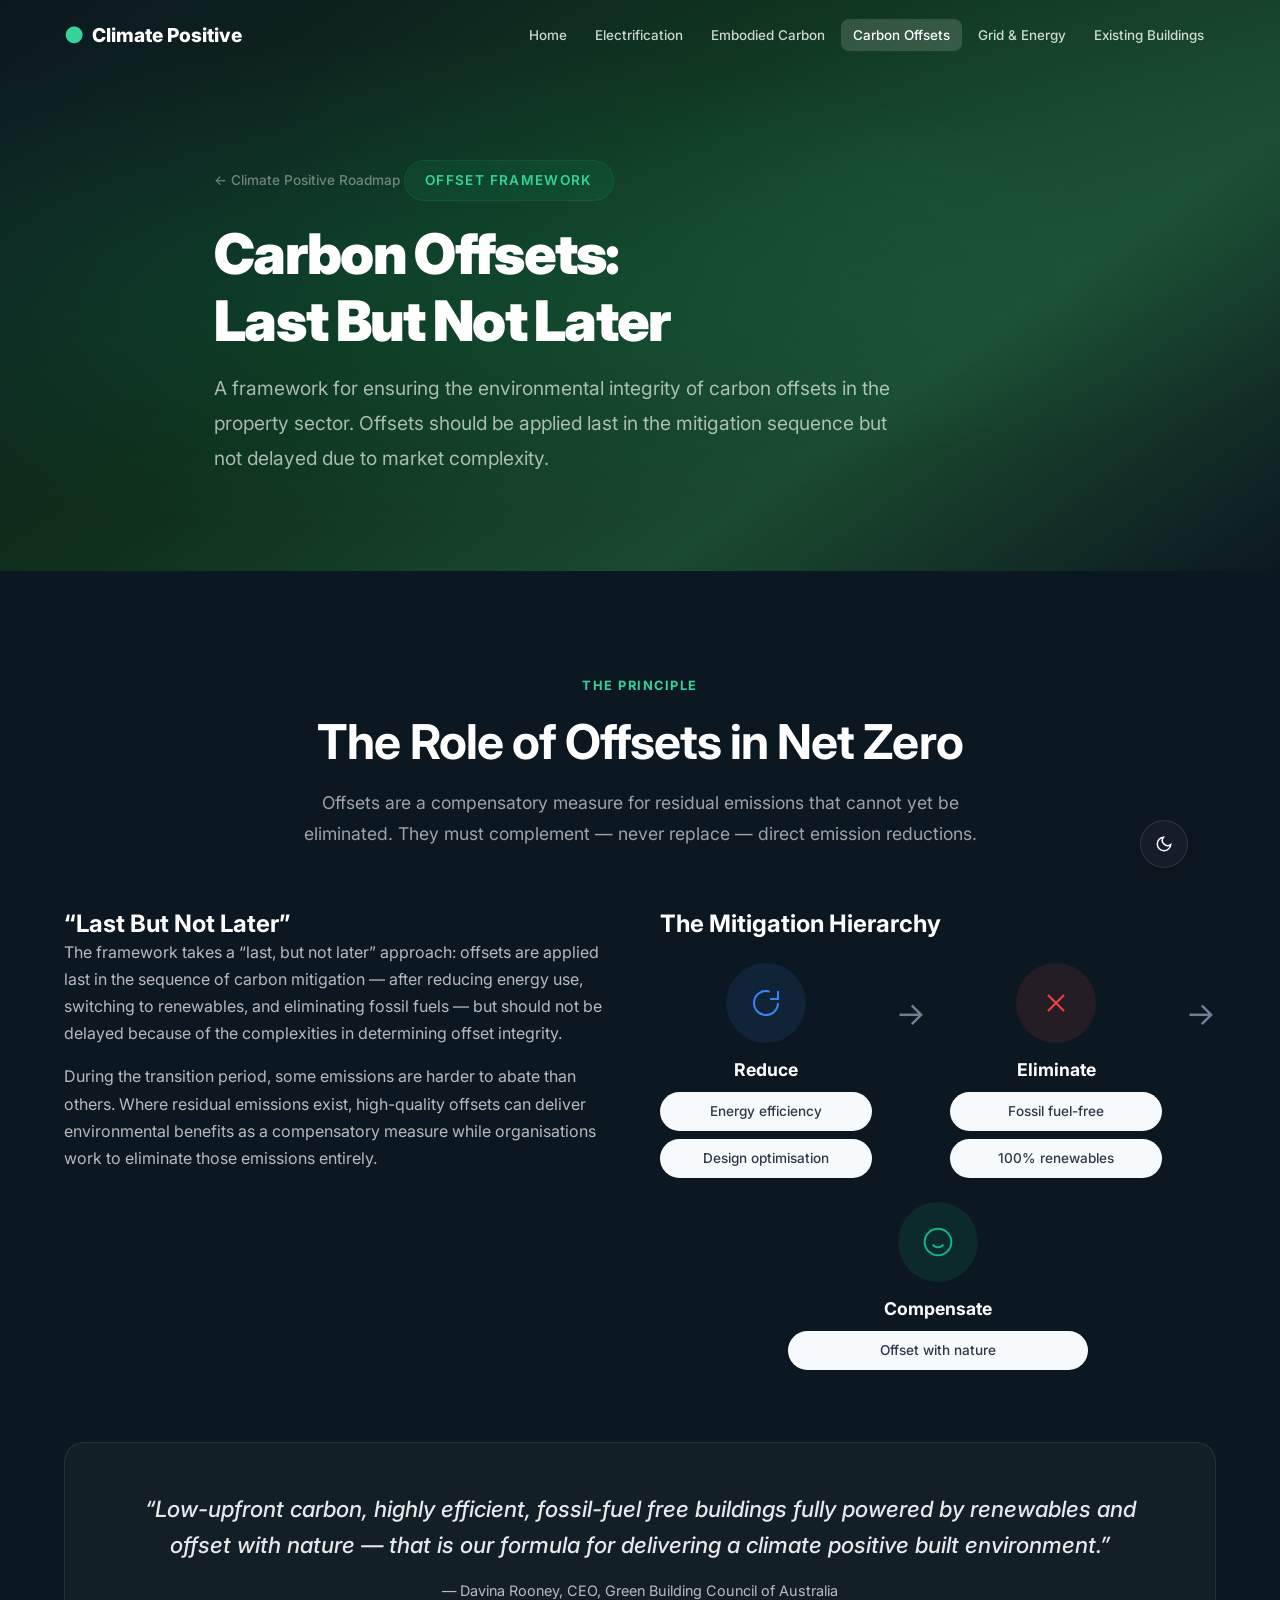
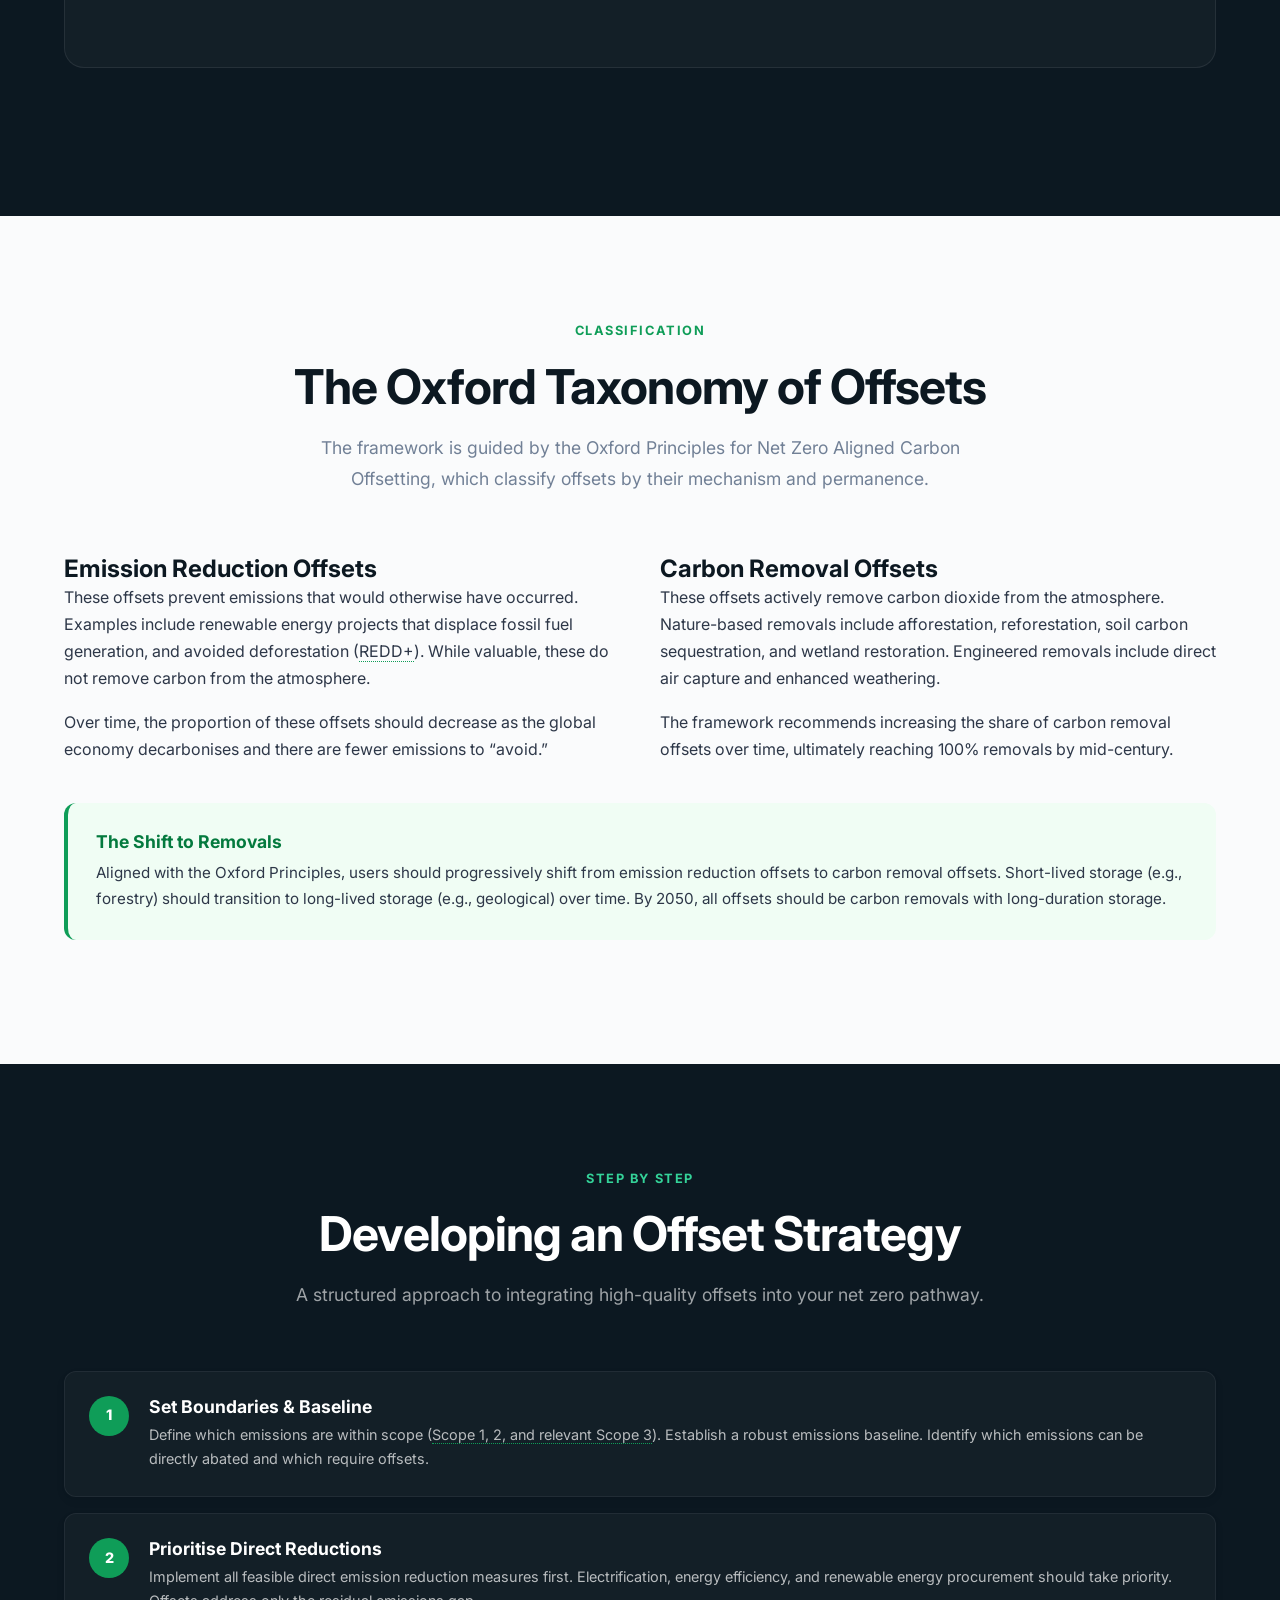
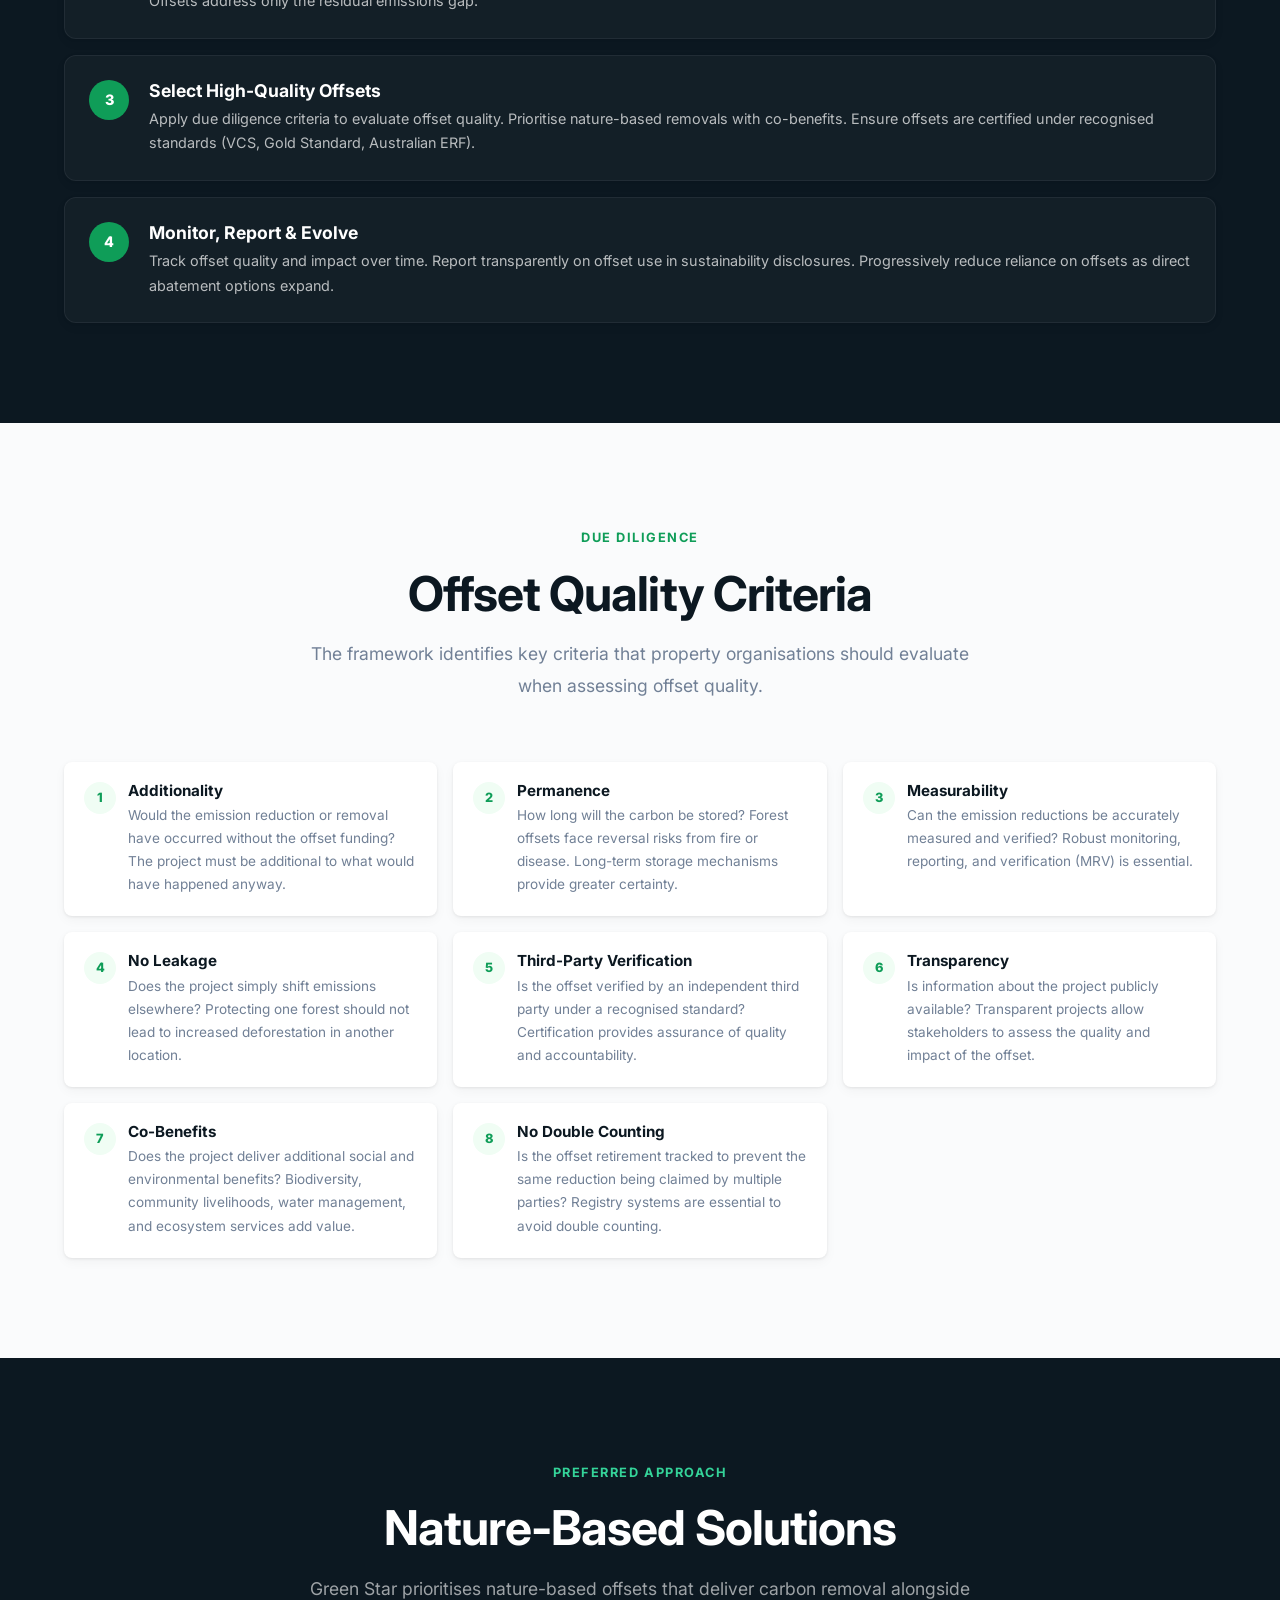
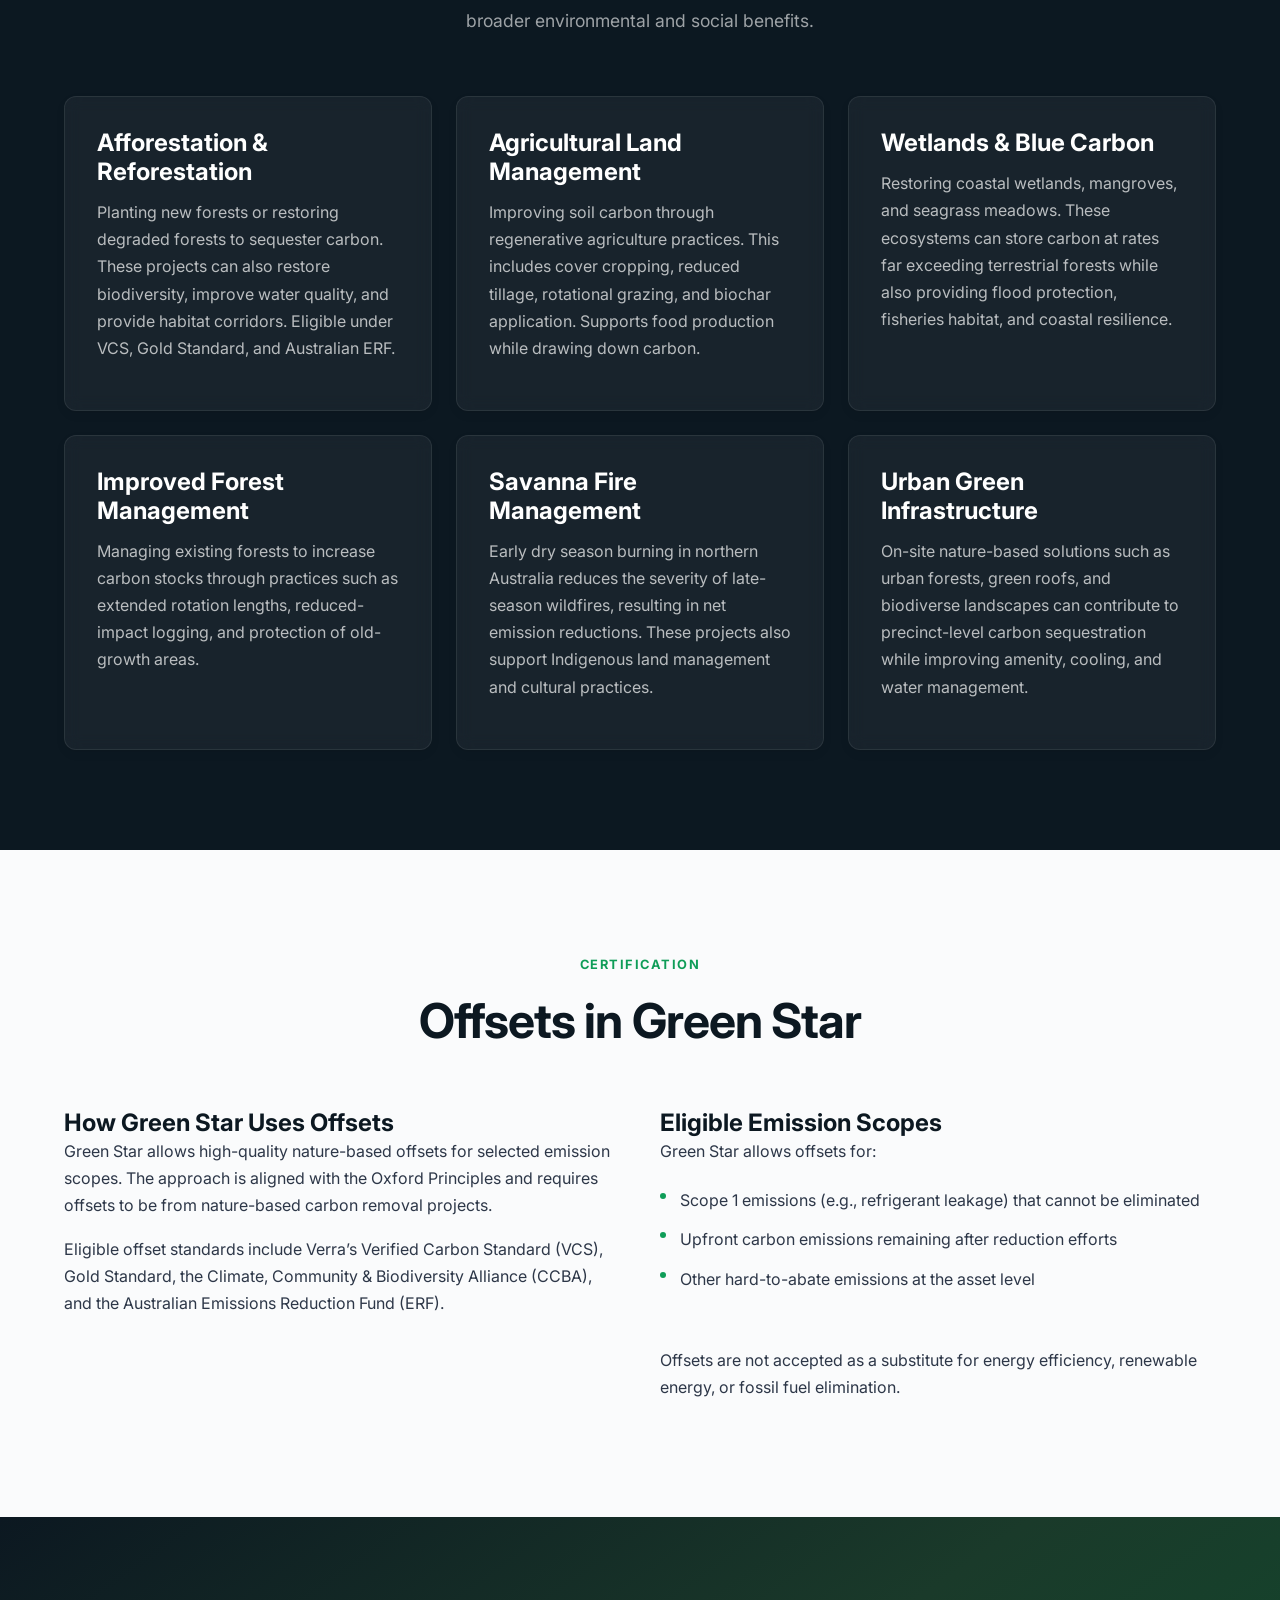
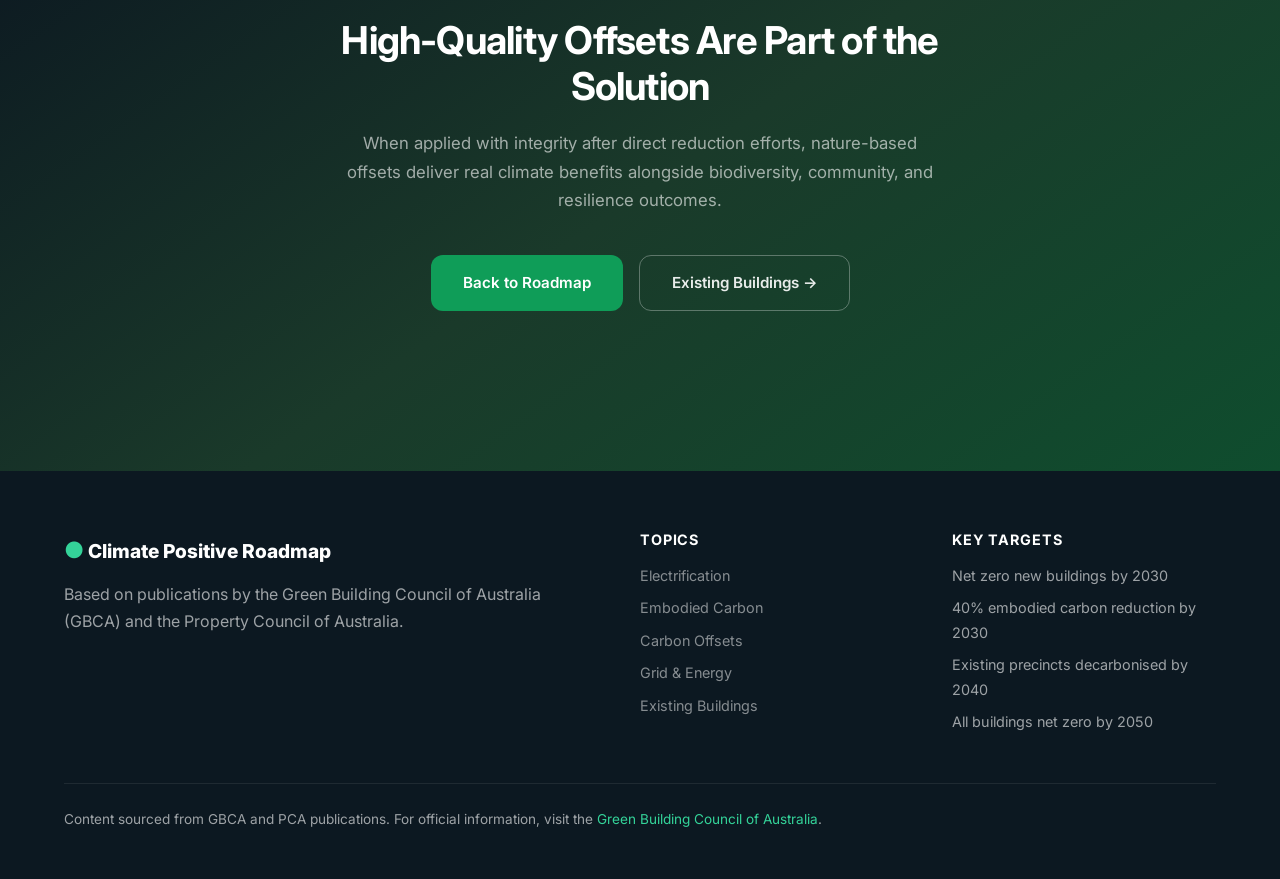
==== commit dd8eec8e: "Add interactive features: animated counters, scroll progress, dark mode, tooltips, accordions - Anim" ====
--- a/carbon-offsets.html
+++ b/carbon-offsets.html
@@ -117,7 +117,7 @@
       <div class="grid-2">
         <div class="content-block">
           <h3>Emission Reduction Offsets</h3>
-          <p>These offsets prevent emissions that would otherwise have occurred. Examples include renewable energy projects that displace fossil fuel generation, and avoided deforestation (REDD+). While valuable, these do not remove carbon from the atmosphere.</p>
+          <p>These offsets prevent emissions that would otherwise have occurred. Examples include renewable energy projects that displace fossil fuel generation, and avoided deforestation (<span data-tooltip="Reducing Emissions from Deforestation and Forest Degradation — a UN framework to financially incentivise forest conservation">REDD+</span>). While valuable, these do not remove carbon from the atmosphere.</p>
           <p>Over time, the proportion of these offsets should decrease as the global economy decarbonises and there are fewer emissions to &ldquo;avoid.&rdquo;</p>
         </div>
         <div class="content-block">
@@ -147,7 +147,7 @@
         <div class="process-step" style="background:rgba(255,255,255,0.03);border:1px solid rgba(255,255,255,0.06);">
           <div class="process-step-content">
             <h4 style="color:#fff;">Set Boundaries &amp; Baseline</h4>
-            <p style="color:rgba(255,255,255,0.7);">Define which emissions are within scope (Scope 1, 2, and relevant Scope 3). Establish a robust emissions baseline. Identify which emissions can be directly abated and which require offsets.</p>
+            <p style="color:rgba(255,255,255,0.7);">Define which emissions are within scope (<span data-tooltip="Scope 1: Direct emissions from owned sources. Scope 2: Indirect from purchased energy. Scope 3: All other indirect emissions in the value chain">Scope 1, 2, and relevant Scope 3</span>). Establish a robust emissions baseline. Identify which emissions can be directly abated and which require offsets.</p>
           </div>
         </div>
         <div class="process-step" style="background:rgba(255,255,255,0.03);border:1px solid rgba(255,255,255,0.06);">
--- a/styles.css
+++ b/styles.css
@@ -1221,6 +1221,305 @@
 .footer-bottom a { color: var(--color-primary-light); }
 
 /* =============================================
+   Scroll Progress Bar
+   ============================================= */
+.scroll-progress {
+  position: fixed;
+  top: 0;
+  left: 0;
+  right: 0;
+  height: 3px;
+  z-index: 1100;
+  background: transparent;
+}
+
+.scroll-progress-fill {
+  height: 100%;
+  width: 0%;
+  background: linear-gradient(90deg, var(--color-primary), var(--color-primary-light));
+  transition: width 0.05s linear;
+  border-radius: 0 2px 2px 0;
+}
+
+/* =============================================
+   Back-to-Top Button
+   ============================================= */
+.back-to-top {
+  position: fixed;
+  bottom: 32px;
+  right: 32px;
+  width: 48px;
+  height: 48px;
+  border-radius: 50%;
+  background: var(--color-primary);
+  color: #fff;
+  border: none;
+  cursor: pointer;
+  display: flex;
+  align-items: center;
+  justify-content: center;
+  opacity: 0;
+  transform: translateY(20px);
+  transition: opacity 0.3s ease, transform 0.3s ease, background 0.2s ease;
+  z-index: 1000;
+  box-shadow: 0 4px 16px rgba(15, 157, 88, 0.3);
+  pointer-events: none;
+}
+
+.back-to-top.visible {
+  opacity: 1;
+  transform: translateY(0);
+  pointer-events: auto;
+}
+
+.back-to-top:hover {
+  background: var(--color-primary-dark);
+  transform: translateY(-3px);
+  box-shadow: 0 6px 20px rgba(15, 157, 88, 0.4);
+}
+
+/* =============================================
+   Theme Toggle (Dark/Light Mode)
+   ============================================= */
+.theme-toggle {
+  position: fixed;
+  bottom: 32px;
+  right: 92px;
+  width: 48px;
+  height: 48px;
+  border-radius: 50%;
+  background: var(--color-dark-surface);
+  color: #fff;
+  border: 1px solid rgba(255,255,255,0.1);
+  cursor: pointer;
+  display: flex;
+  align-items: center;
+  justify-content: center;
+  z-index: 1000;
+  box-shadow: 0 4px 16px rgba(0,0,0,0.2);
+  transition: background 0.3s ease, transform 0.2s ease;
+}
+
+.theme-toggle:hover {
+  transform: translateY(-3px);
+  background: var(--color-dark-surface-2);
+}
+
+.theme-toggle .icon-moon { display: block; }
+.theme-toggle .icon-sun { display: none; }
+
+body.light-mode .theme-toggle {
+  background: #fff;
+  color: var(--color-dark);
+  border-color: #e5e7eb;
+  box-shadow: 0 4px 16px rgba(0,0,0,0.08);
+}
+
+body.light-mode .theme-toggle .icon-moon { display: none; }
+body.light-mode .theme-toggle .icon-sun { display: block; }
+
+/* --- Light Mode Overrides --- */
+body.light-mode {
+  --color-bg: #ffffff;
+  --color-surface: #f8fafc;
+}
+
+body.light-mode .hero-bg,
+body.light-mode .page-hero-bg {
+  opacity: 0.85;
+}
+
+body.light-mode .section-dark {
+  background: #1e293b;
+}
+
+body.light-mode .nav.scrolled {
+  background: rgba(255,255,255,0.96);
+  box-shadow: 0 1px 16px rgba(0,0,0,0.08);
+}
+
+body.light-mode .footer {
+  background: #1e293b;
+}
+
+body.light-mode .card {
+  background: #fff;
+  border: 1px solid #f0f0f0;
+}
+
+body.light-mode .stat-row-light .stat-box {
+  background: #fff;
+}
+
+/* =============================================
+   Accordion (Myth Cards)
+   ============================================= */
+.accordion .accordion-content {
+  max-height: 0;
+  overflow: hidden;
+  transition: max-height 0.4s cubic-bezier(0.4, 0, 0.2, 1), padding 0.3s ease;
+}
+
+.accordion .accordion-content p {
+  padding-top: 12px;
+  margin-bottom: 0;
+}
+
+.accordion.accordion-open .accordion-content {
+  max-height: 300px;
+}
+
+.accordion h3 {
+  display: flex;
+  align-items: center;
+  justify-content: space-between;
+  gap: 12px;
+  user-select: none;
+  transition: color 0.2s ease;
+}
+
+.accordion h3:hover {
+  color: var(--color-primary-light);
+}
+
+.accordion-toggle {
+  flex-shrink: 0;
+  transition: transform 0.3s ease;
+  display: flex;
+  align-items: center;
+  opacity: 0.5;
+}
+
+.accordion-open .accordion-toggle {
+  transform: rotate(180deg);
+  opacity: 1;
+}
+
+/* =============================================
+   Tooltip Definitions
+   ============================================= */
+.has-tooltip {
+  position: relative;
+  border-bottom: 1px dotted var(--color-primary);
+  cursor: help;
+}
+
+.tooltip-popup {
+  position: absolute;
+  bottom: calc(100% + 8px);
+  left: 50%;
+  transform: translateX(-50%) translateY(4px);
+  background: var(--color-dark);
+  color: #fff;
+  font-size: 0.82rem;
+  font-weight: 400;
+  line-height: 1.5;
+  padding: 10px 14px;
+  border-radius: var(--radius-sm);
+  white-space: normal;
+  width: max-content;
+  max-width: 280px;
+  z-index: 500;
+  opacity: 0;
+  pointer-events: none;
+  transition: opacity 0.2s ease, transform 0.2s ease;
+  box-shadow: 0 4px 12px rgba(0,0,0,0.2);
+}
+
+.tooltip-popup::after {
+  content: '';
+  position: absolute;
+  top: 100%;
+  left: 50%;
+  transform: translateX(-50%);
+  border: 6px solid transparent;
+  border-top-color: var(--color-dark);
+}
+
+.has-tooltip:hover .tooltip-popup {
+  opacity: 1;
+  transform: translateX(-50%) translateY(0);
+  pointer-events: auto;
+}
+
+/* =============================================
+   Interactive Emissions Chart
+   ============================================= */
+.emission-bar-fill {
+  position: relative;
+  cursor: pointer;
+  transition: width 1s ease-out, filter 0.2s ease, transform 0.2s ease;
+}
+
+.emission-bar-fill.bar-hover {
+  filter: brightness(1.2);
+  transform: scaleY(1.15);
+}
+
+.chart-tooltip {
+  position: absolute;
+  top: -36px;
+  left: 50%;
+  transform: translateX(-50%);
+  background: var(--color-dark);
+  color: #fff;
+  font-size: 0.78rem;
+  font-weight: 600;
+  padding: 6px 12px;
+  border-radius: 6px;
+  white-space: nowrap;
+  opacity: 0;
+  pointer-events: none;
+  transition: opacity 0.2s ease;
+  z-index: 10;
+}
+
+.chart-tooltip::after {
+  content: '';
+  position: absolute;
+  top: 100%;
+  left: 50%;
+  transform: translateX(-50%);
+  border: 5px solid transparent;
+  border-top-color: var(--color-dark);
+}
+
+.chart-tooltip.visible {
+  opacity: 1;
+}
+
+/* =============================================
+   Stat Box Pop Animation
+   ============================================= */
+.stat-box {
+  transition: var(--transition), transform 0.5s cubic-bezier(0.34, 1.56, 0.64, 1);
+}
+
+.stat-box.stat-pop {
+  animation: statPop 0.6s cubic-bezier(0.34, 1.56, 0.64, 1) forwards;
+}
+
+@keyframes statPop {
+  0% { transform: scale(0.85); opacity: 0.5; }
+  60% { transform: scale(1.04); }
+  100% { transform: scale(1); opacity: 1; }
+}
+
+/* =============================================
+   Parallax Hero
+   ============================================= */
+.hero-bg,
+.page-hero-bg {
+  will-change: transform;
+  transition: none;
+}
+
+.hero,
+.page-hero {
+  overflow: hidden;
+}
+
+/* =============================================
    Animations (scroll-triggered via JS)
    ============================================= */
 .fade-in {
@@ -1672,4 +1971,7 @@
 
 @media (max-width: 480px) {
   .stat-row { grid-template-columns: 1fr; }
-}
+  .back-to-top { bottom: 20px; right: 20px; width: 42px; height: 42px; }
+  .theme-toggle { bottom: 20px; right: 72px; width: 42px; height: 42px; }
+  .tooltip-popup { max-width: 200px; font-size: 0.78rem; }
+}
